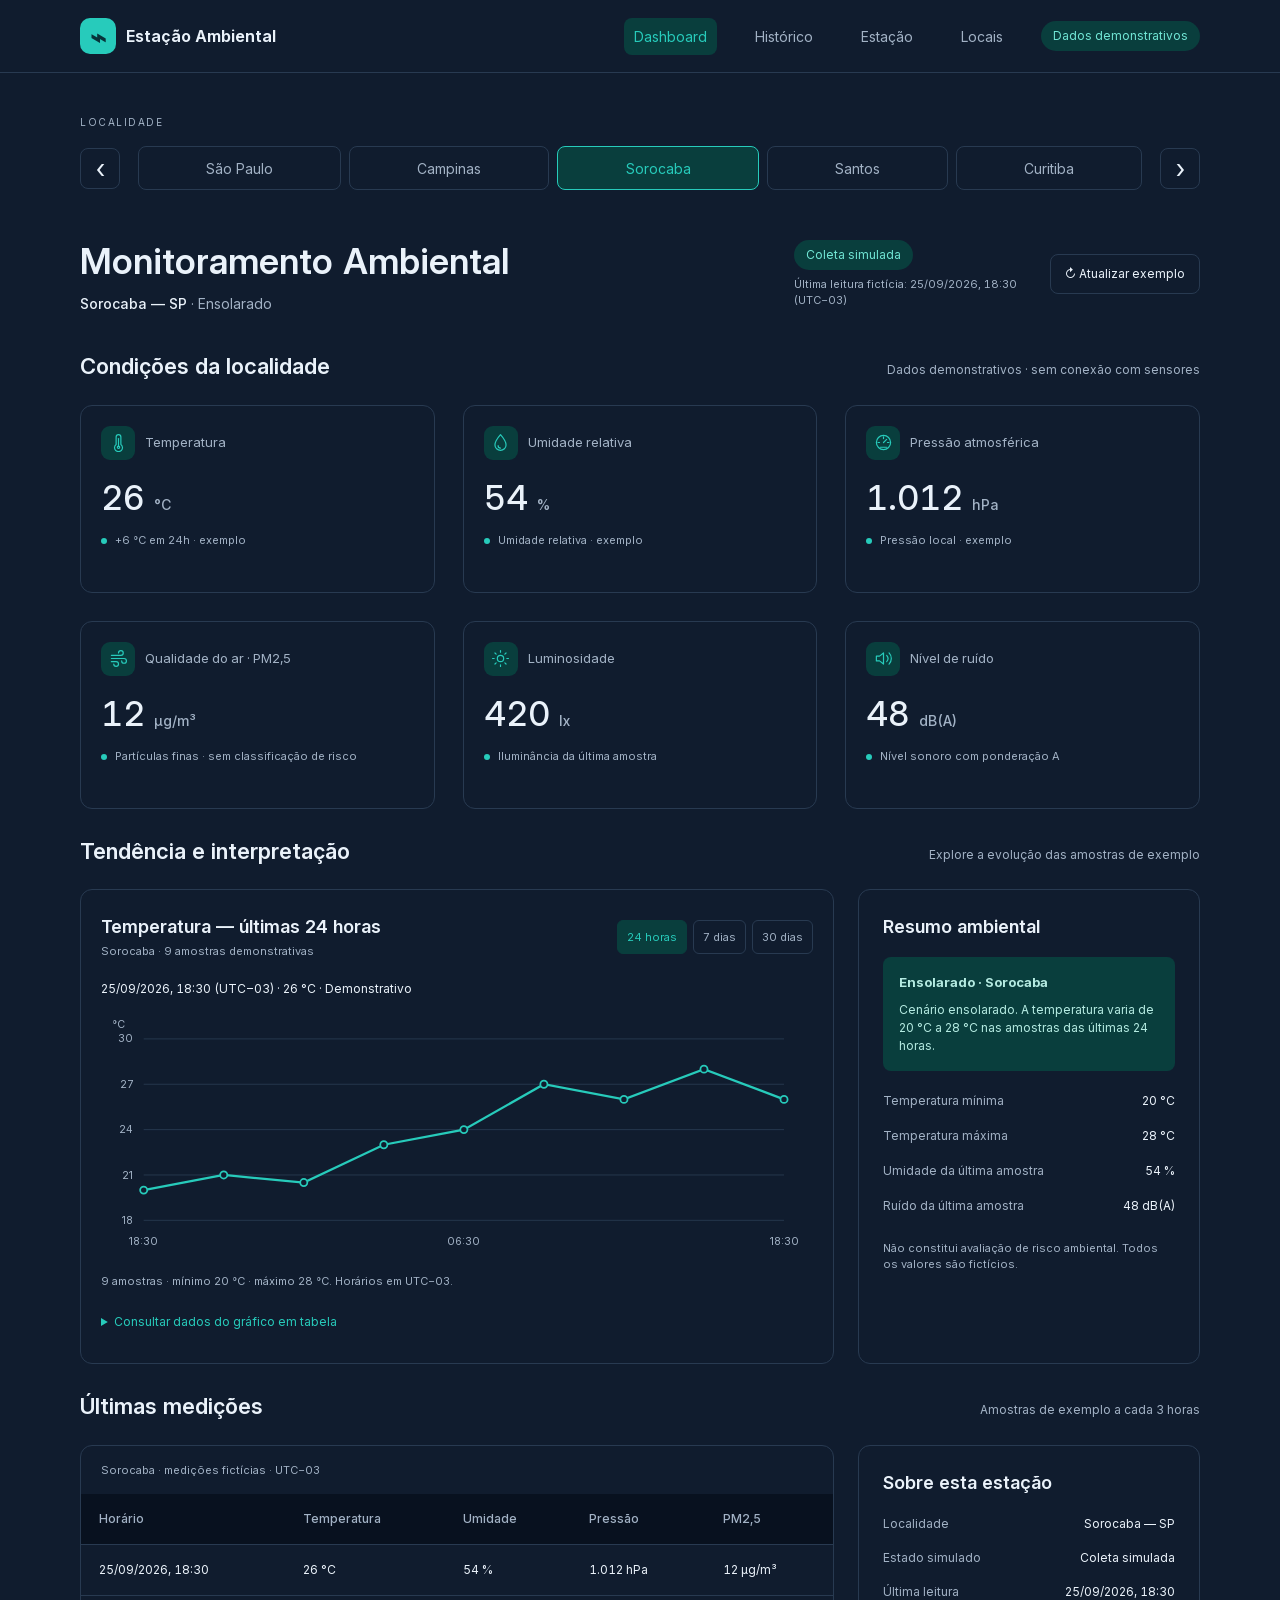
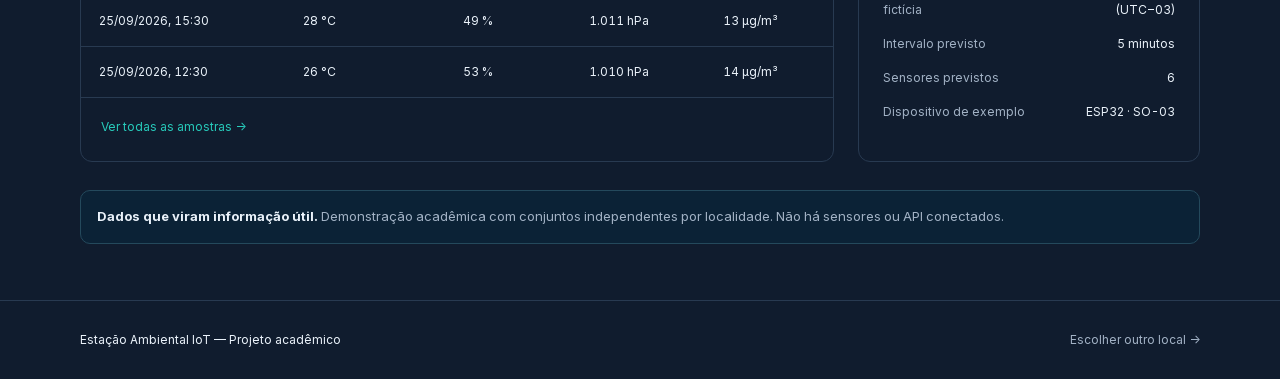
==== frontend/HTML/dashboard.html @ 75e20f0b "Front-end" ====
<!DOCTYPE html>
<html lang="pt-BR">
<head>
  <meta charset="utf-8">
  <meta name="viewport" content="width=device-width, initial-scale=1">
  <meta name="description" content="Dashboards demonstrativos por localidade da Estação Ambiental IoT.">
  <title>Dashboards — Estação Ambiental IoT</title>
  <link rel="stylesheet" href="../CSS/painel.css">
  <link rel="stylesheet" href="../CSS/dashboard.css">
  <script type="module" src="../JAVA%20SCRIPT/dashboard.js"></script>
</head>
<body class="pagina-dashboard">
  <a class="pular-conteudo" href="#conteudo-dashboard">Ir para o dashboard</a>
  <header class="cabecalho">
    <div class="barra-navegacao">
      <a class="marca" href="index.html"><span class="marca-simbolo" aria-hidden="true">⌁</span>Estação Ambiental</a>
      <nav aria-label="Navegação do dashboard">
        <ul>
          <li><a href="#dashboard" aria-current="location">Dashboard</a></li>
          <li><a href="#historico">Histórico</a></li>
          <li><a href="#estacao">Estação</a></li>
          <li><a href="index.html#localidades">Locais</a></li>
        </ul>
      </nav>
      <span class="selo">Dados demonstrativos</span>
    </div>
  </header>
  <main id="conteudo-dashboard" class="container dashboard-container">
    <div class="seletor-locais">
      <span class="rotulo-locais" id="rotulo-locais">LOCALIDADE</span>
      <div class="navegador-locais">
        <button class="botao-contorno trocar-local" id="local-anterior" type="button"
          aria-label="Localidade anterior" aria-controls="dashboard" disabled>‹</button>
        <div class="abas-locais" role="tablist" aria-labelledby="rotulo-locais">
          <button type="button" role="tab" id="aba-sao-paulo" data-local="sao-paulo" aria-controls="dashboard"
            aria-selected="false" tabindex="-1" disabled>São Paulo</button>
          <button type="button" role="tab" id="aba-campinas" data-local="campinas" aria-controls="dashboard"
            aria-selected="false" tabindex="-1" disabled>Campinas</button>
          <button type="button" role="tab" id="aba-sorocaba" data-local="sorocaba" aria-controls="dashboard"
            aria-selected="true" tabindex="0" disabled>Sorocaba</button>
          <button type="button" role="tab" id="aba-santos" data-local="santos" aria-controls="dashboard"
            aria-selected="false" tabindex="-1" disabled>Santos</button>
          <button type="button" role="tab" id="aba-curitiba" data-local="curitiba" aria-controls="dashboard"
            aria-selected="false" tabindex="-1" disabled>Curitiba</button>
        </div>
        <button class="botao-contorno trocar-local" id="local-proximo" type="button"
          aria-label="Próxima localidade" aria-controls="dashboard" disabled>›</button>
      </div>
    </div>
    <p id="erro-dashboard" class="aviso" role="alert" hidden></p>
    <noscript><p class="aviso">Ative o JavaScript para carregar os dashboards e selecionar uma localidade.</p></noscript>

    <section id="dashboard" role="tabpanel" aria-labelledby="aba-sorocaba" tabindex="0">
      <div class="cabecalho-dashboard">
        <div>
          <h1>Monitoramento Ambiental</h1>
          <p><strong id="nome-local">Selecione uma localidade</strong><span id="condicao-local"></span></p>
        </div>
        <div class="atualizacao">
          <div><span id="estado-local" class="selo">Demonstração</span>
            <p>Última leitura fictícia: <time id="ultima-leitura">—</time></p></div>
          <button id="recarregar" class="botao-contorno" type="button" disabled>
            <span aria-hidden="true">↻</span> Atualizar exemplo
          </button>
        </div>
      </div>

      <section aria-labelledby="titulo-condicoes">
        <div class="titulo-secao"><h2 id="titulo-condicoes">Condições da localidade</h2>
          <p>Dados demonstrativos · sem conexão com sensores</p></div>
        <dl class="indicadores indicadores-dashboard">
          <div class="metrica">
            <dt><span class="icone-metrica"><svg aria-hidden="true"><use href="../ASSETS/icones-dashboard.svg#temperature"></use></svg></span>Temperatura</dt>
            <dd class="medida"><span id="metrica-temperatura">—</span> <span class="unidade">°C</span></dd>
            <dd class="contexto-metrica" id="contexto-temperatura">Amostra demonstrativa</dd>
          </div>
          <div class="metrica">
            <dt><span class="icone-metrica"><svg aria-hidden="true"><use href="../ASSETS/icones-dashboard.svg#humidity"></use></svg></span>Umidade relativa</dt>
            <dd class="medida"><span id="metrica-umidade">—</span> <span class="unidade">%</span></dd>
            <dd class="contexto-metrica" id="contexto-umidade">Amostra demonstrativa</dd>
          </div>
          <div class="metrica">
            <dt><span class="icone-metrica"><svg aria-hidden="true"><use href="../ASSETS/icones-dashboard.svg#pressure"></use></svg></span>Pressão atmosférica</dt>
            <dd class="medida"><span id="metrica-pressao">—</span> <span class="unidade">hPa</span></dd>
            <dd class="contexto-metrica" id="contexto-pressao">Amostra demonstrativa</dd>
          </div>
          <div class="metrica">
            <dt><span class="icone-metrica"><svg aria-hidden="true"><use href="../ASSETS/icones-dashboard.svg#air"></use></svg></span>Qualidade do ar · PM2,5</dt>
            <dd class="medida"><span id="metrica-ar">—</span> <span class="unidade">µg/m³</span></dd>
            <dd class="contexto-metrica" id="contexto-ar">Amostra demonstrativa</dd>
          </div>
          <div class="metrica">
            <dt><span class="icone-metrica"><svg aria-hidden="true"><use href="../ASSETS/icones-dashboard.svg#light"></use></svg></span>Luminosidade</dt>
            <dd class="medida"><span id="metrica-luminosidade">—</span> <span class="unidade">lx</span></dd>
            <dd class="contexto-metrica" id="contexto-luminosidade">Amostra demonstrativa</dd>
          </div>
          <div class="metrica">
            <dt><span class="icone-metrica"><svg aria-hidden="true"><use href="../ASSETS/icones-dashboard.svg#sound"></use></svg></span>Nível de ruído</dt>
            <dd class="medida"><span id="metrica-ruido">—</span> <span class="unidade">dB(A)</span></dd>
            <dd class="contexto-metrica" id="contexto-ruido">Amostra demonstrativa</dd>
          </div>
        </dl>
      </section>

      <section id="historico" aria-labelledby="titulo-analises">
        <div class="titulo-secao"><h2 id="titulo-analises">Tendência e interpretação</h2>
          <p>Explore a evolução das amostras de exemplo</p></div>
        <div class="grade-apoio grade-dashboard">
          <section class="painel-apoio painel-grafico" aria-labelledby="titulo-grafico">
            <div class="cabecalho-grafico">
              <div><h3 id="titulo-grafico">Temperatura — últimas 24 horas</h3>
                <p id="subtitulo-grafico">Histórico demonstrativo</p></div>
              <div class="periodos" role="group" aria-label="Período do gráfico">
                <button type="button" data-periodo="24h" aria-pressed="true" aria-controls="grafico" disabled>24 horas</button>
                <button type="button" data-periodo="7d" aria-pressed="false" aria-controls="grafico" disabled>7 dias</button>
                <button type="button" data-periodo="30d" aria-pressed="false" aria-controls="grafico" disabled>30 dias</button>
              </div>
            </div>
            <output id="leitura-grafico" class="leitura-grafico">Selecione um ponto para consultar a amostra.</output>
            <svg id="grafico" viewBox="0 0 800 280" role="group" aria-label="Gráfico de temperatura demonstrativa"></svg>
            <p id="resumo-grafico" class="resumo-grafico"></p>
            <details class="dados-grafico">
              <summary>Consultar dados do gráfico em tabela</summary>
              <div class="rolagem-tabela" tabindex="0" role="region" aria-label="Dados do gráfico">
                <table><caption id="legenda-serie">Amostras demonstrativas</caption>
                  <thead><tr><th scope="col">Data e hora (UTC−03)</th><th scope="col">Temperatura</th></tr></thead>
                  <tbody id="tabela-serie"></tbody>
                </table>
              </div>
            </details>
          </section>
          <aside class="painel-apoio resumo-dashboard" aria-labelledby="titulo-resumo">
            <h3 id="titulo-resumo">Resumo ambiental</h3>
            <div class="destaque-resumo"><strong id="resumo-condicao">Cenário demonstrativo</strong>
              <p id="resumo-texto">Selecione uma localidade para consultar seu cenário.</p></div>
            <dl class="ficha-projeto">
              <div><dt>Temperatura mínima</dt><dd id="resumo-minima">—</dd></div>
              <div><dt>Temperatura máxima</dt><dd id="resumo-maxima">—</dd></div>
              <div><dt>Umidade da última amostra</dt><dd id="resumo-umidade">—</dd></div>
              <div><dt>Ruído da última amostra</dt><dd id="resumo-ruido">—</dd></div>
            </dl>
            <p class="nota-resumo">Não constitui avaliação de risco ambiental. Todos os valores são fictícios.</p>
          </aside>
        </div>
      </section>

      <section id="medicoes" aria-labelledby="titulo-medicoes">
        <div class="titulo-secao"><h2 id="titulo-medicoes">Últimas medições</h2><p>Amostras de exemplo a cada 3 horas</p></div>
        <div class="grade-apoio grade-dashboard">
          <div class="painel-apoio painel-tabela">
            <div class="rolagem-tabela" tabindex="0" role="region" aria-label="Últimas medições da localidade">
              <table>
                <caption id="legenda-medicoes">Registros demonstrativos</caption>
                <thead><tr><th scope="col">Horário</th><th scope="col">Temperatura</th>
                  <th scope="col">Umidade</th><th scope="col">Pressão</th><th scope="col">PM2,5</th></tr></thead>
                <tbody id="registros-medicoes"></tbody>
              </table>
            </div>
            <button id="expandir-medicoes" class="link-destaque" type="button" aria-expanded="false"
              aria-controls="registros-medicoes" disabled>Ver todas as amostras →</button>
          </div>
          <section id="estacao" class="painel-apoio" aria-labelledby="titulo-estacao">
            <h3 id="titulo-estacao">Sobre esta estação</h3>
            <dl class="ficha-projeto">
              <div><dt>Localidade</dt><dd id="estacao-local">—</dd></div>
              <div><dt>Estado simulado</dt><dd id="estacao-estado">—</dd></div>
              <div><dt>Última leitura fictícia</dt><dd id="estacao-horario">—</dd></div>
              <div><dt>Intervalo previsto</dt><dd id="estacao-intervalo">—</dd></div>
              <div><dt>Sensores previstos</dt><dd id="estacao-sensores">—</dd></div>
              <div><dt>Dispositivo de exemplo</dt><dd id="estacao-dispositivo">—</dd></div>
            </dl>
          </section>
        </div>
      </section>
      <p class="aviso aviso-dashboard"><strong>Dados que viram informação útil.</strong>
        Demonstração acadêmica com conjuntos independentes por localidade. Não há sensores ou API conectados.</p>
    </section>
    <p class="sr-only" id="anuncio-dashboard" role="status" aria-atomic="true"></p>
  </main>
  <footer class="rodape"><div class="container">
    <p>Estação Ambiental IoT — Projeto acadêmico</p><a href="index.html#localidades">Escolher outro local →</a>
  </div></footer>
</body>
</html>
---- frontend/CSS/painel.css ----
:root {
  color-scheme: dark;
  --fundo: #08111f;
  --superficie: #101c2e;
  --cartao: #17273b;
  --borda: #283a51;
  --texto: #e5edf5;
  --secundario: #a2b2c5;
  --destaque: #27cbbb;
  --destaque-escuro: #093e3d;
  --fonte: "Inter", "Segoe UI", Arial, sans-serif;
  --espaco-pequeno: 8px;
  --espaco-medio: 16px;
  --espaco-grande: 24px;
  --margem: 80px;
  --raio: 12px;
}

* { box-sizing: border-box; }
html { scroll-behavior: smooth; scroll-padding-top: 24px; }
body { margin: 0; background: var(--fundo); color: var(--texto); font: 16px/1.5 var(--fonte); }
a { color: inherit; text-decoration: none; }
button, input { font: inherit; }
button, a, input { -webkit-tap-highlight-color: transparent; }
button { cursor: pointer; }
button:disabled { cursor: default; opacity: .4; }
button, input { color: var(--texto); }
:focus-visible { outline: 3px solid var(--destaque); outline-offset: 5px; }
h1, h2, h3, p, dl, dd { margin: 0; }
h1 { font-size: 36px; line-height: 1.2; letter-spacing: -.7px; }
h2 { font-size: 20px; line-height: 1.3; }
h3 { font-size: 18px; line-height: 1.4; }
p { color: var(--secundario); }
[hidden] { display: none !important; }
.container { width: min(100%, 1440px); padding-inline: var(--margem); margin-inline: auto; }
.sr-only { position: absolute; width: 1px; height: 1px; padding: 0; margin: -1px; overflow: hidden;
  clip-path: inset(50%); white-space: nowrap; border: 0; }
.pular-conteudo { position: fixed; top: 8px; left: 8px; transform: translateY(-160%); z-index: 20;
  padding: 12px; background: var(--destaque); color: var(--fundo); }
.pular-conteudo:focus { transform: none; }
.cabecalho { background: var(--superficie); border-bottom: 1px solid var(--borda); }
.barra-navegacao { max-width: 1440px; min-height: 72px; padding: 12px var(--margem); margin: auto;
  display: flex; align-items: center; gap: 28px; }
.marca { display: flex; align-items: center; gap: 10px; font-size: 16px; font-weight: 650; white-space: nowrap; }
.marca-simbolo { display: grid; place-items: center; width: 36px; height: 36px; background: var(--destaque);
  color: #073339; border-radius: 10px; font-size: 27px; }
nav { margin-left: auto; }
nav ul { display: flex; gap: 28px; align-items: center; list-style: none; margin: 0; padding: 0; }
nav a { display: block; padding: 8px 10px; color: var(--secundario); border-radius: 8px; font-size: 14px; }
nav a:hover, nav a[aria-current] { background: var(--destaque-escuro); color: var(--destaque); }
.selo { display: inline-block; padding: 6px 12px; border-radius: 20px; background: var(--destaque-escuro);
  color: #71e6d5; font-size: 12px; white-space: nowrap; }
.pagina-locais { padding-top: 52px; padding-bottom: 24px; }
.apresentacao { display: flex; justify-content: space-between; gap: 32px; align-items: center; }
.apresentacao p { margin-top: 10px; font-size: 15px; }
#busca-localidades { flex: 0 0 320px; }
#busca { width: 100%; height: 46px; padding: 12px 16px; border: 1px solid var(--borda);
  border-radius: var(--raio); background: var(--superficie); font-size: 14px; }
#busca::placeholder { color: var(--secundario); }
.titulo-secao { display: flex; align-items: baseline; justify-content: space-between; gap: 16px; margin-bottom: 24px; }
.titulo-secao p { font-size: 12px; }
#localidades { margin-top: 70px; }
.carrossel { position: relative; container-type: inline-size; }
.lista-localidades { position: relative; display: flex; align-items: center; gap: 24px; margin: 0;
  padding: 32px 0; list-style: none; min-height: 536px; overflow-x: auto; overflow-y: hidden;
  overscroll-behavior-x: contain; scrollbar-width: none; overflow-anchor: none;
  scroll-behavior: auto; touch-action: pan-y; cursor: grab; }
.lista-localidades::-webkit-scrollbar { display: none; }
.lista-localidades.arrastando { cursor: grabbing; user-select: none; }
.localidade { flex: 0 0 280px; min-height: 380px; border: 1px solid var(--borda); border-radius: 22px;
  background: var(--cartao); overflow: hidden; opacity: .75;
  transition: flex-basis 320ms ease, min-height 320ms ease, opacity 320ms ease, border-color 320ms ease; }
.localidade.selecionada { flex-basis: 420px; min-height: 460px; opacity: 1; border-color: var(--destaque);
  box-shadow: inset 0 0 0 1px var(--destaque); }
.localidade article[role="link"] { cursor: pointer; }
.localidade article:focus-visible { outline-offset: -4px; border-radius: 21px; }
.localidade:focus-within, .localidade:hover { opacity: 1; }
.clima { height: 170px; display: flex; flex-direction: column; align-items: center; justify-content: center;
  background: linear-gradient(105deg, #113751, #08111f); transition: height 320ms ease; }
.clima.sun { background: linear-gradient(105deg, #096474, #08111f); }
.clima.rain { background: linear-gradient(105deg, #102f4e, #08111f); }
.clima.cloud { background: linear-gradient(105deg, #15334b, #08111f); }
.selecionada .clima { height: 230px; }
.icone-clima { font: 48px/1.2 "Segoe UI Symbol", sans-serif; color: #b9c9d5; transition: font-size 320ms ease; }
.sun .icone-clima { color: #ffcf18; }
.rain .icone-clima { color: #b76fe8; }
.selecionada .icone-clima { font-size: 72px; }
.temperatura-cartao { font-size: 42px; line-height: 1.2; font-weight: 700; color: var(--texto); margin-block: 10px;
  transition: font-size 320ms ease; }
.temperatura-cartao span { font-size: .45em; font-weight: 500; }
.selecionada .temperatura-cartao { font-size: 56px; }
.clima > p:last-child { font-size: 13px; }
.detalhes-localidade { padding: 18px; transition: padding 320ms ease; }
.selecionada .detalhes-localidade { padding: 20px 24px; }
.detalhes-localidade h3 { font-size: 18px; transition: font-size 320ms ease; }
.selecionada h3 { font-size: 24px; }
.estado { font-size: 12px; margin-top: 2px; }
.resumo-localidade { display: grid; grid-template-columns: 1fr 1fr; gap: 8px; margin-top: 18px; }
.resumo-localidade div { background: #0b1727; border-radius: 8px; padding: 8px 10px; }
.resumo-localidade dt { font-size: 11px; color: var(--secundario); }
.resumo-localidade dd { font-size: 14px; }
.selecionar { position: relative; display: block; width: 100%; border: 1px solid var(--borda); border-radius: 8px;
  background: var(--superficie); padding: 8px; font-size: 12px; margin-top: 12px; }
.selecionada .selecionar { background: var(--destaque); color: #052929; border-color: var(--destaque); font-weight: 650; }
.selecionar:hover { border-color: var(--destaque); }
.lista-localidades.sem-transicao, .lista-localidades.sem-transicao * { transition: none; }
.seta { position: absolute; top: 50%; transform: translateY(-50%); z-index: 2; width: 48px; height: 48px;
  border: 1px solid var(--borda); border-radius: 50%; background: #101c2eeF; font-size: 32px; line-height: 1; }
.seta:hover { border-color: var(--destaque); color: var(--destaque); }
.anterior { left: 12px; }
.proxima { right: 12px; }
.paginacao { display: flex; justify-content: center; gap: 0; }
.paginacao button { display: grid; place-items: center; width: 32px; height: 32px; padding: 0; border: 0;
  background: transparent; }
.paginacao button::after { content: ""; display: block; width: 7px; height: 7px; border-radius: 10px; background: var(--borda); }
.paginacao button[aria-pressed="true"]::after { width: 20px; background: var(--destaque); }
.aviso { background: #0b2236; border: 1px solid #24495c; border-radius: 10px; padding: 16px; font-size: 13px; margin-top: 22px; }
.aviso strong { color: var(--texto); }
.mensagem-busca:empty { display: none; }
.mensagem-busca { text-align: center; margin-top: 12px; }
.area-dashboard { background: var(--superficie); border-top: 1px solid var(--borda); padding-block: 48px; }
.titulo-painel { display: flex; align-items: center; justify-content: space-between; gap: 24px; margin-bottom: 40px; }
.titulo-painel h2 { font-size: 32px; margin-block: 8px; }
.sobretitulo { font-size: 11px; letter-spacing: 1.5px; color: var(--destaque); }
.estado-estacao { text-align: right; }
.estado-estacao p { font-size: 12px; margin-top: 10px; }
.indicadores { display: grid; grid-template-columns: repeat(3, minmax(0, 1fr)); gap: 24px; }
.indicadores > div { border: 1px solid var(--borda); border-radius: var(--raio); padding: 24px; min-height: 170px; }
.indicadores dt { font-size: 14px; color: var(--secundario); margin-bottom: 16px; }
.indicadores dd { font-size: 30px; font-weight: 600; }
.indicadores .nota { color: var(--secundario); font-size: 12px; font-weight: 400; margin-top: 12px; }
#historico { margin-top: 40px; }
.grade-apoio { display: grid; grid-template-columns: 2fr 1fr; gap: 24px; }
.painel-apoio { border: 1px solid var(--borda); border-radius: var(--raio); padding: 24px; }
.painel-apoio h2, .painel-apoio h3 { font-size: 18px; }
.painel-apoio p { font-size: 14px; margin-top: 16px; }
.reserva { min-height: 290px; }
.reserva-conteudo { min-height: 180px; display: flex; flex-direction: column; align-items: center;
  justify-content: center; text-align: center; padding: 24px 0; }
.neutro { color: var(--secundario); background: var(--fundo); }
.destaque-resumo { background: var(--destaque-escuro); padding: 16px; border-radius: 8px; color: #b5ebe2; }
.link-destaque { color: var(--destaque); display: inline-block; margin-top: 24px; font-size: 14px; }
.secoes-finais { margin-top: 24px; }
.ficha-projeto { font-size: 12px; margin-top: 20px; }
.ficha-projeto > div { display: flex; justify-content: space-between; gap: 16px; margin-top: 10px; }
.ficha-projeto dt { color: var(--secundario); }
.ficha-projeto dd { text-align: right; }
.rodape { border-top: 1px solid var(--borda); background: var(--superficie); padding-block: 30px; font-size: 12px; }
.rodape .container { display: flex; justify-content: space-between; gap: 24px; }
.rodape p { color: var(--texto); }
.rodape span, .rodape a { color: var(--secundario); }

@media (max-width: 1150px) {
  :root { --margem: 32px; }
  .barra-navegacao, nav ul { gap: 12px; }
  .barra-navegacao > .selo { display: none; }
  .apresentacao { align-items: flex-start; }
  #busca-localidades { flex-basis: 260px; }
  h1 { font-size: 30px; }
}
@media (max-width: 760px) {
  :root { --margem: 20px; }
  .barra-navegacao { flex-wrap: wrap; padding-block: 16px; }
  nav { width: 100%; margin: 0; overflow-x: auto; }
  nav ul { justify-content: space-between; gap: 4px; }
  nav a { padding: 8px 6px; font-size: 12px; }
  .pagina-locais { padding-top: 32px; }
  .apresentacao, .titulo-painel { flex-direction: column; align-items: stretch; }
  .apresentacao { gap: 20px; }
  #busca-localidades { flex: auto; }
  h1 { font-size: 28px; }
  #localidades { margin-top: 36px; }
  .titulo-secao { flex-wrap: wrap; gap: 8px; }
  .titulo-secao h2 { font-size: 18px; }
  .lista-localidades { min-height: 462px; padding-block: 16px; gap: 12px; }
  .localidade { flex-basis: min(280px, 70cqw); }
  .localidade.selecionada { flex-basis: min(320px, 80cqw); min-height: 430px; }
  .selecionada .clima { height: 204px; }
  .selecionada .detalhes-localidade { padding: 16px; }
  .selecionada h3 { font-size: 22px; }
  .seta { width: 40px; height: 40px; }
  .anterior { left: -10px; }
  .proxima { right: -10px; }
  .area-dashboard { padding-block: 32px; }
  .estado-estacao { text-align: left; }
  .titulo-painel h2 { font-size: 28px; }
  .indicadores { grid-template-columns: repeat(2, minmax(0, 1fr)); gap: 12px; }
  .indicadores > div { padding: 16px; }
  .indicadores dd { font-size: 24px; }
  .grade-apoio { grid-template-columns: 1fr; gap: 16px; }
  .rodape .container { flex-direction: column; gap: 8px; }
}
@media (max-width: 360px) {
  .indicadores { grid-template-columns: 1fr; }
  .marca { font-size: 15px; }
}
@media (prefers-reduced-motion: reduce) {
  html { scroll-behavior: auto; }
  .lista-localidades, .lista-localidades * { transition: none; }
}
---- frontend/CSS/dashboard.css ----
@font-face {
  font-family: Inter;
  font-style: normal;
  font-weight: 100 900;
  font-display: swap;
  src: url('../ASSETS/fontes/InterVariable.woff2') format('woff2');
}

.pagina-dashboard {
  --texto: #eaf2fa;
  --intervalo-dashboard: 28px;
  background: var(--superficie);
  font-feature-settings: 'tnum' 1;
}
.dashboard-container { padding-top: 42px; padding-bottom: 56px; }
.pagina-dashboard h1 { font-size: 36px; font-weight: 600; line-height: 52px; letter-spacing: 0; }
.pagina-dashboard h2 { font-size: 22px; font-weight: 600; }
.pagina-dashboard h3 { font-weight: 600; }
.seletor-locais { margin-bottom: 28px; }
.rotulo-locais { display: block; color: var(--secundario); font-size: 10px; letter-spacing: 1.5px; margin-bottom: 10px; }
.navegador-locais { display: flex; align-items: center; gap: 12px; }
.abas-locais { display: flex; gap: 8px; overflow-x: auto; scrollbar-width: thin; padding: 6px; flex: 1; }
.abas-locais button { flex: 1 0 auto; min-height: 44px; padding: 10px 22px; color: var(--secundario);
  border: 1px solid var(--borda); border-radius: 8px; background: transparent; font-size: 14px; }
.abas-locais button[aria-selected="true"] { background: var(--destaque-escuro); border-color: var(--destaque);
  color: var(--destaque); }
.botao-contorno { background: transparent; border: 1px solid var(--borda); border-radius: 8px;
  padding: 10px 14px; font-size: 12px; min-height: 40px; }
.botao-contorno:hover, .abas-locais button:hover { border-color: var(--destaque); }
.trocar-local { font-size: 26px; width: 40px; padding: 0; flex-shrink: 0; }
.cabecalho-dashboard { display: flex; align-items: center; justify-content: space-between; gap: 28px;
  min-height: 100px; margin-bottom: 28px; }
.cabecalho-dashboard p { font-size: 14px; margin-top: 6px; }
.cabecalho-dashboard strong { color: var(--texto); font-weight: 500; }
.atualizacao { display: flex; align-items: center; gap: 16px; }
.atualizacao p { font-size: 11px; max-width: 240px; }
.atualizacao button { white-space: nowrap; }
.selo[data-tom="atencao"] { color: #f3c878; background: #3d3020; }
.pagina-dashboard .titulo-secao { margin-bottom: 24px; }
.indicadores-dashboard { gap: 28px; }
.indicadores-dashboard .metrica { min-height: 188px; padding: 20px; }
.indicadores-dashboard dt { display: flex; align-items: center; gap: 10px; margin-bottom: 18px; font-size: 13px; }
.icone-metrica { display: inline-grid; place-items: center; color: var(--destaque); background: var(--destaque-escuro);
  width: 34px; height: 34px; border-radius: 9px; flex-shrink: 0; }
.icone-metrica svg { width: 19px; height: 19px; fill: none; stroke: currentColor; stroke-width: 1.5;
  stroke-linecap: round; stroke-linejoin: round; }
.indicadores-dashboard .medida { font-size: 34px; line-height: 1.2; font-weight: 500; }
.indicadores-dashboard .unidade { font-size: 14px; color: var(--secundario); }
.indicadores-dashboard .contexto-metrica { font-size: 11px; font-weight: 400; margin-top: 14px; color: var(--secundario); }
.contexto-metrica::before { content: ''; display: inline-block; width: 6px; height: 6px; border-radius: 50%;
  background: var(--destaque); margin-right: 8px; }
.pagina-dashboard #historico, #medicoes { margin-top: 28px; }
.grade-dashboard { grid-template-columns: minmax(0, 2.2fr) minmax(0, 1fr); gap: 24px; }
.grade-dashboard > * { min-width: 0; }
.cabecalho-grafico { display: flex; justify-content: space-between; align-items: center; gap: 16px; }
.cabecalho-grafico h3 { font-size: 18px; }
.cabecalho-grafico p { margin-top: 4px; font-size: 11px; }
.periodos { display: flex; gap: 6px; }
.periodos button { background: transparent; border: 1px solid var(--borda); border-radius: 6px;
  color: var(--secundario); padding: 8px 9px; white-space: nowrap; font-size: 11px; }
.periodos button[aria-pressed="true"] { color: var(--destaque); border-color: var(--destaque-escuro);
  background: var(--destaque-escuro); }
.painel-grafico { padding: 24px 20px; }
.leitura-grafico { display: block; min-height: 22px; margin-top: 20px; color: var(--texto); font-size: 12px; }
#grafico { display: block; width: 100%; height: auto; min-height: 190px; margin-top: 12px; overflow: visible; }
#grafico text { fill: var(--secundario); font: 12px var(--fonte); }
#grafico .linha-grade { stroke: var(--borda); stroke-width: 1; }
#grafico .linha-serie { stroke: var(--destaque); stroke-width: 2.5; fill: none; }
#grafico .ponto { fill: var(--superficie); stroke: var(--destaque); stroke-width: 2; cursor: pointer; }
#grafico .ponto:focus, #grafico .ponto:hover { fill: var(--destaque); stroke: var(--texto); stroke-width: 4; outline: none; }
.painel-grafico .resumo-grafico { font-size: 11px; margin-top: 10px; }
.dados-grafico { margin-top: 16px; }
.dados-grafico summary { cursor: pointer; color: var(--destaque); font-size: 12px; padding: 8px 0; }
.dados-grafico .rolagem-tabela { max-height: 250px; }
.resumo-dashboard .destaque-resumo { margin-top: 18px; font-size: 13px; }
.resumo-dashboard .destaque-resumo p { font-size: 12px; color: #b5ebe2; margin-top: 8px; }
.resumo-dashboard .ficha-projeto { line-height: 1.6; }
.resumo-dashboard .nota-resumo { color: var(--secundario); font-size: 11px; margin-top: 24px; }
.pagina-dashboard .ficha-projeto { font-size: 12px; }
.pagina-dashboard .ficha-projeto > div { margin-top: 16px; }
.pagina-dashboard .ficha-projeto dd { max-width: 60%; }
.painel-tabela { padding: 0 0 24px; overflow: hidden; }
.rolagem-tabela { overflow: auto; scrollbar-width: thin; }
.pagina-dashboard table { width: 100%; border-collapse: collapse; white-space: nowrap; font-size: 12px; text-align: left; }
.pagina-dashboard caption { text-align: left; color: var(--secundario); padding: 16px 20px; font-size: 11px; }
.pagina-dashboard th { color: var(--secundario); font-weight: 500; background: var(--fundo); }
.pagina-dashboard td, .pagina-dashboard th { padding: 16px 18px; border-bottom: 1px solid var(--borda); }
.painel-tabela .link-destaque { border: 0; background: transparent; margin: 20px 20px 0; padding: 0; font-size: 12px; }
.aviso-dashboard { margin-top: 28px; }
.pagina-dashboard .rodape { background: var(--superficie); }
#erro-dashboard { margin-bottom: 24px; }

@media (max-width: 1150px) {
  .cabecalho-dashboard { flex-wrap: wrap; }
  .grade-dashboard { grid-template-columns: minmax(0, 1.7fr) minmax(0, 1fr); }
  .cabecalho-grafico { flex-wrap: wrap; }
}
@media (max-width: 760px) {
  .dashboard-container { padding-top: 24px; padding-bottom: 32px; }
  .pagina-dashboard h1 { font-size: 28px; line-height: 36px; }
  .pagina-dashboard h2 { font-size: 20px; }
  .atualizacao { align-items: flex-start; flex-direction: column; gap: 12px; }
  .cabecalho-dashboard { gap: 20px; }
  .indicadores-dashboard { grid-template-columns: repeat(2, minmax(0, 1fr)); gap: 12px; }
  .indicadores-dashboard .metrica { padding: 16px; min-height: 182px; }
  .indicadores-dashboard dt { font-size: 11px; flex-wrap: wrap; gap: 8px; }
  .indicadores-dashboard .medida { font-size: 27px; }
  .indicadores-dashboard .unidade { font-size: 11px; }
  .grade-dashboard { grid-template-columns: 1fr; }
  .abas-locais button { padding-inline: 14px; }
  .navegador-locais { gap: 4px; }
  .painel-grafico { padding: 20px 12px; }
  .cabecalho-grafico h3 { font-size: 16px; }
  .periodos button { min-height: 40px; padding-inline: 12px; }
  .pagina-dashboard .titulo-secao p { font-size: 11px; }
  #grafico { min-height: 140px; }
}
@media (max-width: 360px) {
  .indicadores-dashboard { grid-template-columns: 1fr; }
  .indicadores-dashboard dt { flex-wrap: nowrap; }
}
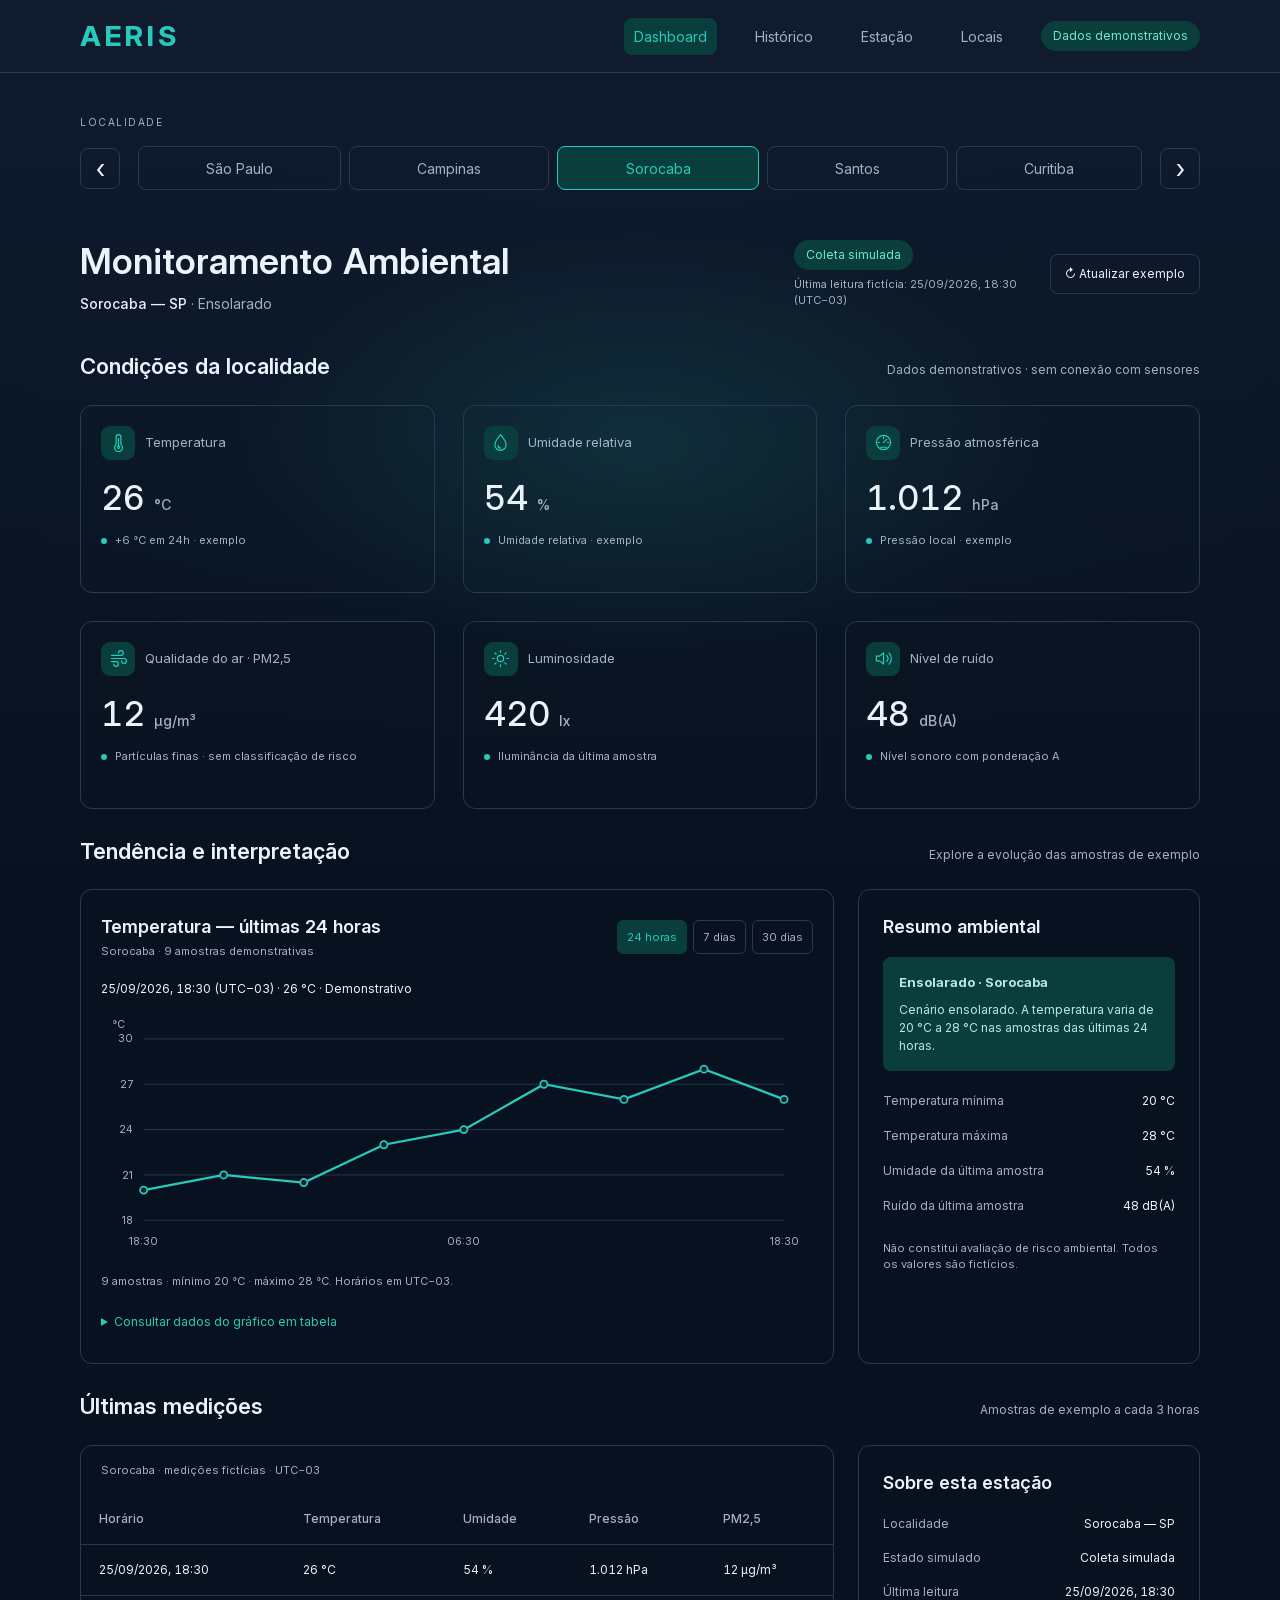
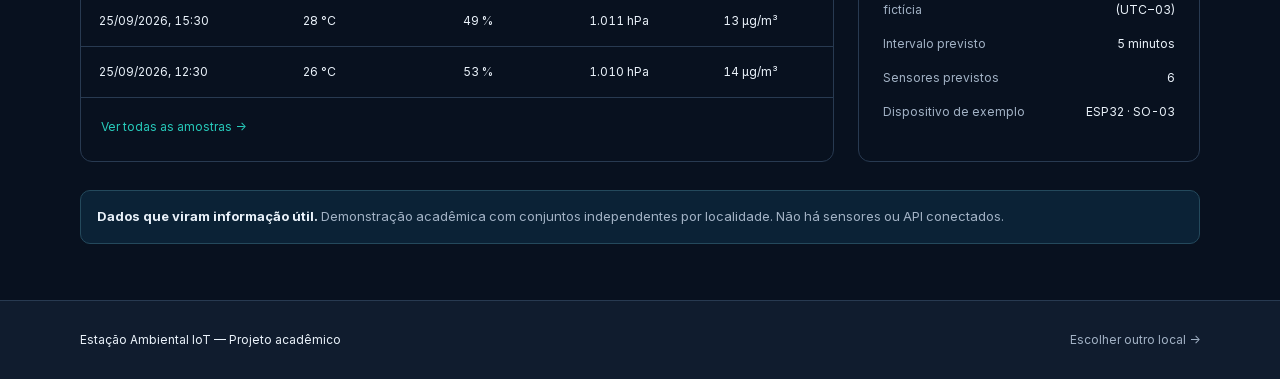
==== commit 8b126953: "Versão 1.0" ====
--- a/frontend/HTML/dashboard.html
+++ b/frontend/HTML/dashboard.html
@@ -13,7 +13,7 @@
   <a class="pular-conteudo" href="#conteudo-dashboard">Ir para o dashboard</a>
   <header class="cabecalho">
     <div class="barra-navegacao">
-      <a class="marca" href="index.html"><span class="marca-simbolo" aria-hidden="true">⌁</span>Estação Ambiental</a>
+      <a class="marca" href="index.html" aria-label="AERIS — Estação Ambiental IoT">AERIS</a>
       <nav aria-label="Navegação do dashboard">
         <ul>
           <li><a href="#dashboard" aria-current="location">Dashboard</a></li>
--- a/frontend/CSS/painel.css
+++ b/frontend/CSS/painel.css
@@ -1,6 +1,9 @@
 :root {
   color-scheme: dark;
   --fundo: #08111f;
+  --gradiente-pagina: linear-gradient(180deg, #0f1c2e 0%, var(--fundo) 100%);
+  --brilho-pagina: radial-gradient(ellipse at center,
+    rgb(45 212 191 / 13%), rgb(15 34 52 / 7%) 45%, transparent 72%);
   --superficie: #101c2e;
   --cartao: #17273b;
   --borda: #283a51;
@@ -18,7 +21,8 @@
 
 * { box-sizing: border-box; }
 html { scroll-behavior: smooth; scroll-padding-top: 24px; }
-body { margin: 0; background: var(--fundo); color: var(--texto); font: 16px/1.5 var(--fonte); }
+body { margin: 0; min-height: 100vh; color: var(--texto); font: 16px/1.5 var(--fonte);
+  background-color: var(--fundo); background-image: var(--gradiente-pagina); background-attachment: fixed; }
 a { color: inherit; text-decoration: none; }
 button, input { font: inherit; }
 button, a, input { -webkit-tap-highlight-color: transparent; }
@@ -41,9 +45,9 @@
 .cabecalho { background: var(--superficie); border-bottom: 1px solid var(--borda); }
 .barra-navegacao { max-width: 1440px; min-height: 72px; padding: 12px var(--margem); margin: auto;
   display: flex; align-items: center; gap: 28px; }
-.marca { display: flex; align-items: center; gap: 10px; font-size: 16px; font-weight: 650; white-space: nowrap; }
-.marca-simbolo { display: grid; place-items: center; width: 36px; height: 36px; background: var(--destaque);
-  color: #073339; border-radius: 10px; font-size: 27px; }
+.marca { display: inline-flex; align-items: center; flex-shrink: 0; min-height: 44px;
+  color: var(--destaque); font-size: 28px; line-height: 1; font-weight: 750; letter-spacing: .14em;
+  white-space: nowrap; }
 nav { margin-left: auto; }
 nav ul { display: flex; gap: 28px; align-items: center; list-style: none; margin: 0; padding: 0; }
 nav a { display: block; padding: 8px 10px; color: var(--secundario); border-radius: 8px; font-size: 14px; }
@@ -60,47 +64,66 @@
 .titulo-secao { display: flex; align-items: baseline; justify-content: space-between; gap: 16px; margin-bottom: 24px; }
 .titulo-secao p { font-size: 12px; }
 #localidades { margin-top: 70px; }
-.carrossel { position: relative; container-type: inline-size; }
+.carrossel { position: relative; container-type: inline-size; max-width: 1000px; margin-inline: auto; }
+.pagina-index .carrossel::before {
+  content: "";
+  position: absolute;
+  inset: -12% 0;
+  pointer-events: none;
+  background: var(--brilho-pagina);
+}
 .lista-localidades { position: relative; display: flex; align-items: center; gap: 24px; margin: 0;
   padding: 32px 0; list-style: none; min-height: 536px; overflow-x: auto; overflow-y: hidden;
   overscroll-behavior-x: contain; scrollbar-width: none; overflow-anchor: none;
   scroll-behavior: auto; touch-action: pan-y; cursor: grab; }
 .lista-localidades::-webkit-scrollbar { display: none; }
 .lista-localidades.arrastando { cursor: grabbing; user-select: none; }
-.localidade { flex: 0 0 280px; min-height: 380px; border: 1px solid var(--borda); border-radius: 22px;
-  background: var(--cartao); overflow: hidden; opacity: .75;
-  transition: flex-basis 320ms ease, min-height 320ms ease, opacity 320ms ease, border-color 320ms ease; }
-.localidade.selecionada { flex-basis: 420px; min-height: 460px; opacity: 1; border-color: var(--destaque);
+.localidade { flex: 0 0 380px; min-width: 0; }
+.localidade article {
+  display: flex; flex-direction: column; min-height: 470px; width: 100%;
+  border: 1px solid var(--borda); border-radius: 22px; background: var(--cartao);
+  transform: scale(.92); opacity: .75;
+  transition: transform 320ms ease, opacity 320ms ease, border-color 320ms ease;
+}
+.localidade.selecionada article { transform: scale(1); opacity: 1; border-color: var(--destaque);
   box-shadow: inset 0 0 0 1px var(--destaque); }
 .localidade article[role="link"] { cursor: pointer; }
-.localidade article:focus-visible { outline-offset: -4px; border-radius: 21px; }
-.localidade:focus-within, .localidade:hover { opacity: 1; }
-.clima { height: 170px; display: flex; flex-direction: column; align-items: center; justify-content: center;
-  background: linear-gradient(105deg, #113751, #08111f); transition: height 320ms ease; }
+.localidade article:focus-visible { outline-offset: 3px; }
+.localidade:focus-within article, .localidade:hover article { opacity: 1; }
+.clima {
+  position: relative; isolation: isolate; overflow: hidden; border-radius: 21px 21px 0 0;
+  display: flex; flex-direction: column; justify-content: space-between; gap: 16px;
+  min-height: 300px; padding: 20px 24px; background: linear-gradient(105deg, #113751, #08111f);
+}
 .clima.sun { background: linear-gradient(105deg, #096474, #08111f); }
 .clima.rain { background: linear-gradient(105deg, #102f4e, #08111f); }
 .clima.cloud { background: linear-gradient(105deg, #15334b, #08111f); }
-.selecionada .clima { height: 230px; }
-.icone-clima { font: 48px/1.2 "Segoe UI Symbol", sans-serif; color: #b9c9d5; transition: font-size 320ms ease; }
+.clima .foto-localidade { position: absolute; inset: 0; z-index: -2; width: 100%; height: 100%;
+  object-fit: cover; object-position: center; pointer-events: none; }
+.clima::after { content: ""; position: absolute; inset: 0; z-index: -1; pointer-events: none;
+  background: linear-gradient(180deg, rgb(8 17 31 / 48%), rgb(8 17 31 / 60%) 55%, rgb(8 17 31 / 92%)); }
+[data-localidade="sao-paulo"] .foto-localidade { object-position: center 65%; }
+[data-localidade="santos"] .foto-localidade { object-position: center 75%; }
+[data-localidade="curitiba"] .foto-localidade { object-position: center 60%; }
+.condicoes-cartao { display: flex; flex-direction: column; align-items: center; gap: 6px;
+  text-align: center; text-shadow: 0 2px 8px #08111f; }
+.icone-clima { font: 48px/1.2 "Segoe UI Symbol", sans-serif; color: #b9c9d5; }
 .sun .icone-clima { color: #ffcf18; }
 .rain .icone-clima { color: #b76fe8; }
-.selecionada .icone-clima { font-size: 72px; }
-.temperatura-cartao { font-size: 42px; line-height: 1.2; font-weight: 700; color: var(--texto); margin-block: 10px;
-  transition: font-size 320ms ease; }
+.temperatura-cartao { font-size: 48px; line-height: 1.2; font-weight: 700; color: var(--texto); }
 .temperatura-cartao span { font-size: .45em; font-weight: 500; }
-.selecionada .temperatura-cartao { font-size: 56px; }
-.clima > p:last-child { font-size: 13px; }
-.detalhes-localidade { padding: 18px; transition: padding 320ms ease; }
-.selecionada .detalhes-localidade { padding: 20px 24px; }
-.detalhes-localidade h3 { font-size: 18px; transition: font-size 320ms ease; }
-.selecionada h3 { font-size: 24px; }
-.estado { font-size: 12px; margin-top: 2px; }
-.resumo-localidade { display: grid; grid-template-columns: 1fr 1fr; gap: 8px; margin-top: 18px; }
-.resumo-localidade div { background: #0b1727; border-radius: 8px; padding: 8px 10px; }
+.condicoes-cartao > p:last-child { font-size: 13px; color: var(--texto); }
+.identificacao-localidade { text-shadow: 0 2px 8px #08111f; }
+.identificacao-localidade h3 { font-size: 24px; }
+.estado { font-size: 12px; margin-top: 2px; color: var(--texto); }
+.detalhes-localidade { display: flex; flex: 1; flex-direction: column; gap: 16px; padding: 20px 24px 24px; }
+.resumo-localidade { display: grid; grid-template-columns: repeat(2, minmax(0, 1fr)); gap: 10px; }
+.resumo-localidade div { min-width: 0; background: #0b1727; border-radius: 8px; padding: 8px 10px; }
 .resumo-localidade dt { font-size: 11px; color: var(--secundario); }
 .resumo-localidade dd { font-size: 14px; }
-.selecionar { position: relative; display: block; width: 100%; border: 1px solid var(--borda); border-radius: 8px;
-  background: var(--superficie); padding: 8px; font-size: 12px; margin-top: 12px; }
+.selecionar { display: flex; align-items: center; justify-content: center; gap: 4px; width: 100%; min-height: 44px;
+  border: 1px solid var(--borda); border-radius: 8px; background: var(--superficie);
+  padding: 8px; font-size: 12px; margin-top: auto; }
 .selecionada .selecionar { background: var(--destaque); color: #052929; border-color: var(--destaque); font-weight: 650; }
 .selecionar:hover { border-color: var(--destaque); }
 .lista-localidades.sem-transicao, .lista-localidades.sem-transicao * { transition: none; }
@@ -118,29 +141,17 @@
 .aviso strong { color: var(--texto); }
 .mensagem-busca:empty { display: none; }
 .mensagem-busca { text-align: center; margin-top: 12px; }
-.area-dashboard { background: var(--superficie); border-top: 1px solid var(--borda); padding-block: 48px; }
-.titulo-painel { display: flex; align-items: center; justify-content: space-between; gap: 24px; margin-bottom: 40px; }
-.titulo-painel h2 { font-size: 32px; margin-block: 8px; }
-.sobretitulo { font-size: 11px; letter-spacing: 1.5px; color: var(--destaque); }
-.estado-estacao { text-align: right; }
-.estado-estacao p { font-size: 12px; margin-top: 10px; }
 .indicadores { display: grid; grid-template-columns: repeat(3, minmax(0, 1fr)); gap: 24px; }
 .indicadores > div { border: 1px solid var(--borda); border-radius: var(--raio); padding: 24px; min-height: 170px; }
 .indicadores dt { font-size: 14px; color: var(--secundario); margin-bottom: 16px; }
 .indicadores dd { font-size: 30px; font-weight: 600; }
-.indicadores .nota { color: var(--secundario); font-size: 12px; font-weight: 400; margin-top: 12px; }
 #historico { margin-top: 40px; }
 .grade-apoio { display: grid; grid-template-columns: 2fr 1fr; gap: 24px; }
 .painel-apoio { border: 1px solid var(--borda); border-radius: var(--raio); padding: 24px; }
 .painel-apoio h2, .painel-apoio h3 { font-size: 18px; }
 .painel-apoio p { font-size: 14px; margin-top: 16px; }
-.reserva { min-height: 290px; }
-.reserva-conteudo { min-height: 180px; display: flex; flex-direction: column; align-items: center;
-  justify-content: center; text-align: center; padding: 24px 0; }
-.neutro { color: var(--secundario); background: var(--fundo); }
 .destaque-resumo { background: var(--destaque-escuro); padding: 16px; border-radius: 8px; color: #b5ebe2; }
 .link-destaque { color: var(--destaque); display: inline-block; margin-top: 24px; font-size: 14px; }
-.secoes-finais { margin-top: 24px; }
 .ficha-projeto { font-size: 12px; margin-top: 20px; }
 .ficha-projeto > div { display: flex; justify-content: space-between; gap: 16px; margin-top: 10px; }
 .ficha-projeto dt { color: var(--secundario); }
@@ -165,7 +176,7 @@
   nav ul { justify-content: space-between; gap: 4px; }
   nav a { padding: 8px 6px; font-size: 12px; }
   .pagina-locais { padding-top: 32px; }
-  .apresentacao, .titulo-painel { flex-direction: column; align-items: stretch; }
+  .apresentacao { flex-direction: column; align-items: stretch; }
   .apresentacao { gap: 20px; }
   #busca-localidades { flex: auto; }
   h1 { font-size: 28px; }
@@ -173,17 +184,14 @@
   .titulo-secao { flex-wrap: wrap; gap: 8px; }
   .titulo-secao h2 { font-size: 18px; }
   .lista-localidades { min-height: 462px; padding-block: 16px; gap: 12px; }
-  .localidade { flex-basis: min(280px, 70cqw); }
-  .localidade.selecionada { flex-basis: min(320px, 80cqw); min-height: 430px; }
-  .selecionada .clima { height: 204px; }
-  .selecionada .detalhes-localidade { padding: 16px; }
-  .selecionada h3 { font-size: 22px; }
+  .localidade { flex-basis: min(360px, 80cqw); }
+  .localidade article { min-height: 440px; }
+  .clima { min-height: 280px; padding: 16px; }
+  .detalhes-localidade { padding: 16px; }
+  .identificacao-localidade h3 { font-size: 22px; }
   .seta { width: 40px; height: 40px; }
   .anterior { left: -10px; }
   .proxima { right: -10px; }
-  .area-dashboard { padding-block: 32px; }
-  .estado-estacao { text-align: left; }
-  .titulo-painel h2 { font-size: 28px; }
   .indicadores { grid-template-columns: repeat(2, minmax(0, 1fr)); gap: 12px; }
   .indicadores > div { padding: 16px; }
   .indicadores dd { font-size: 24px; }
@@ -192,7 +200,7 @@
 }
 @media (max-width: 360px) {
   .indicadores { grid-template-columns: 1fr; }
-  .marca { font-size: 15px; }
+  .marca { font-size: 24px; }
 }
 @media (prefers-reduced-motion: reduce) {
   html { scroll-behavior: auto; }
--- a/frontend/CSS/dashboard.css
+++ b/frontend/CSS/dashboard.css
@@ -9,10 +9,11 @@
 .pagina-dashboard {
   --texto: #eaf2fa;
   --intervalo-dashboard: 28px;
-  background: var(--superficie);
   font-feature-settings: 'tnum' 1;
 }
-.dashboard-container { padding-top: 42px; padding-bottom: 56px; }
+.dashboard-container { padding-top: 42px; padding-bottom: 56px;
+  background-image: var(--brilho-pagina); background-repeat: no-repeat;
+  background-size: 100% 660px; background-position: center 42px; }
 .pagina-dashboard h1 { font-size: 36px; font-weight: 600; line-height: 52px; letter-spacing: 0; }
 .pagina-dashboard h2 { font-size: 22px; font-weight: 600; }
 .pagina-dashboard h3 { font-weight: 600; }
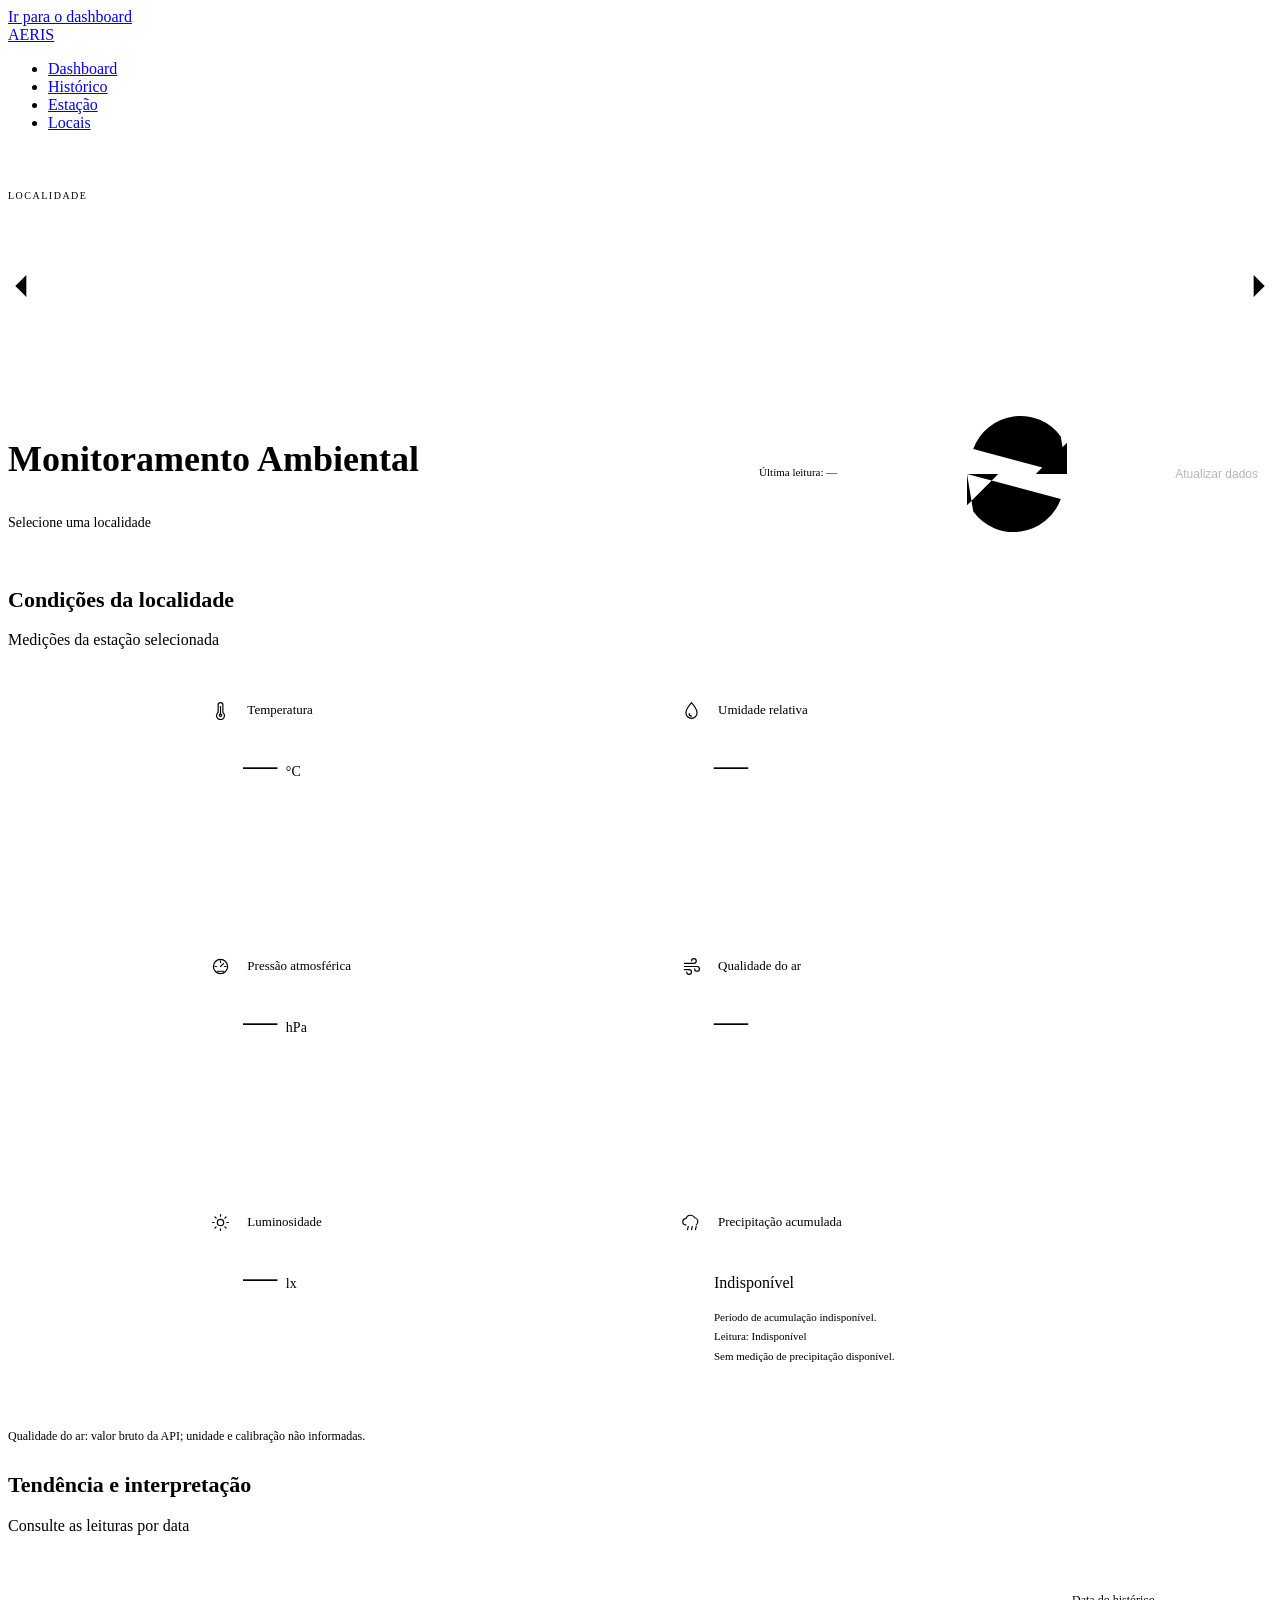
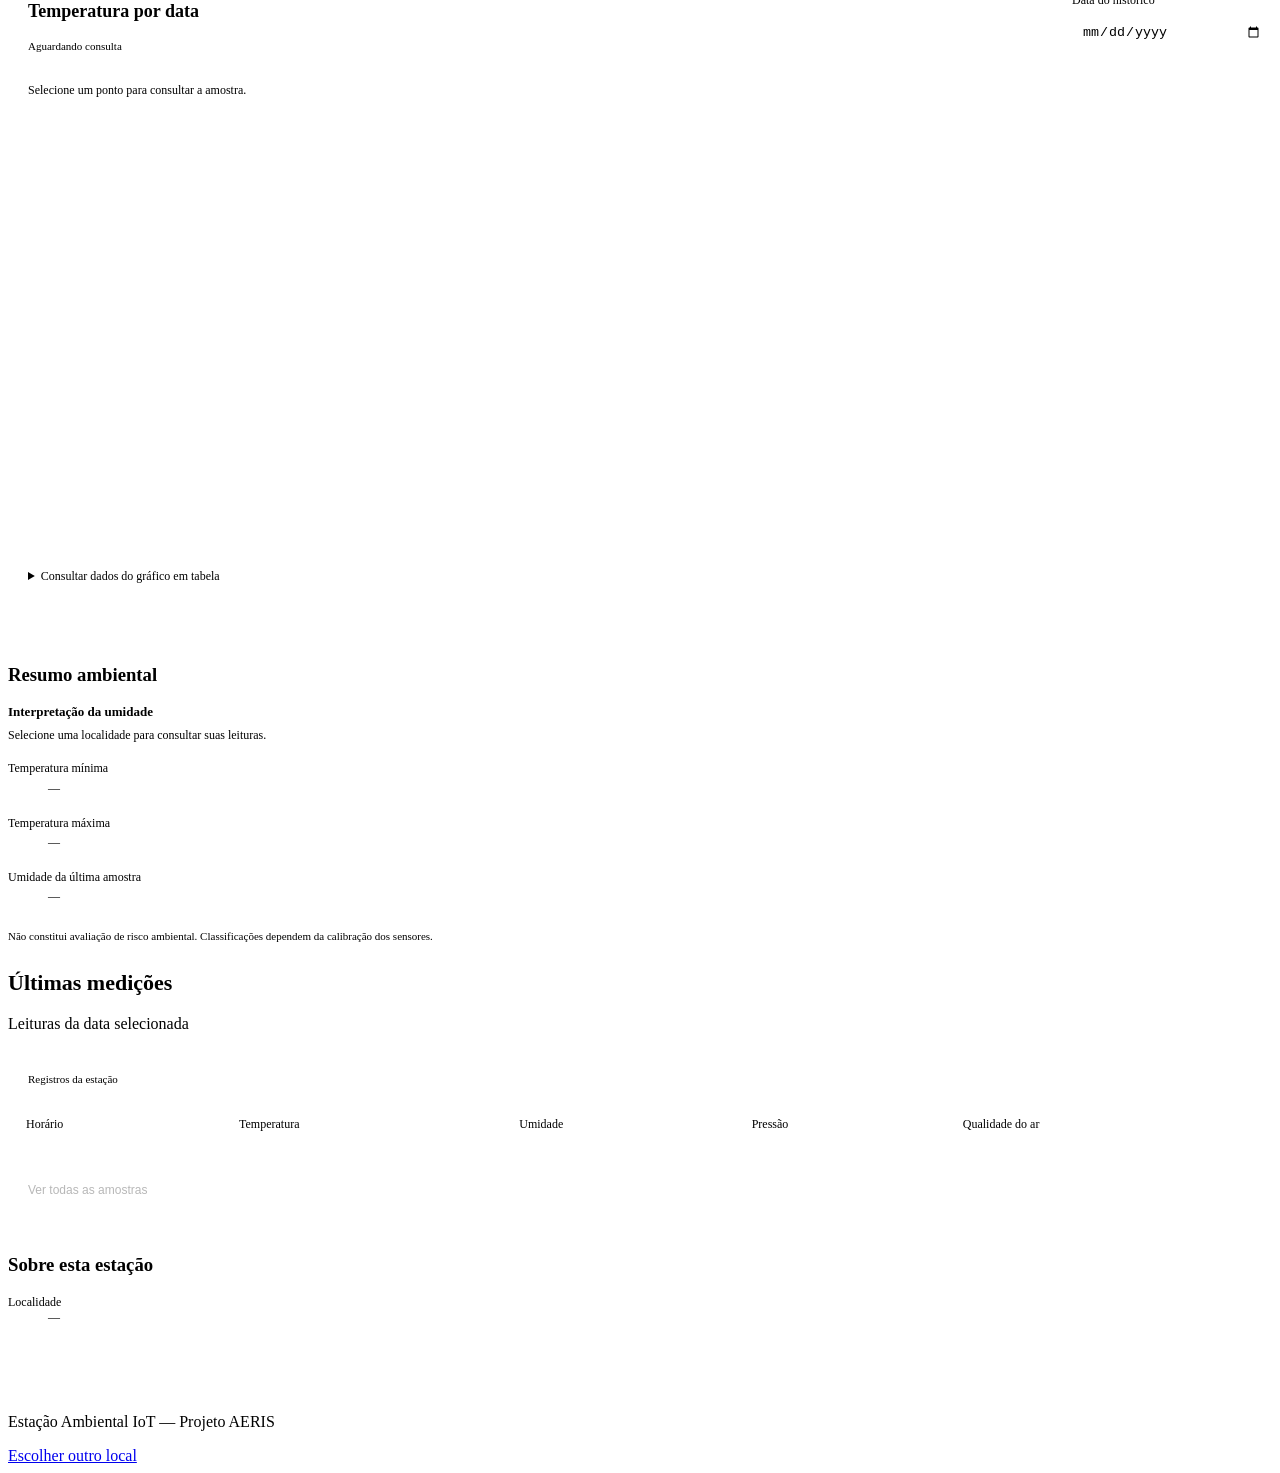
==== commit ee35da39: "FEAT: Implementações API + Pequenas Correções de Qualidade" ====
--- a/frontend/HTML/dashboard.html
+++ b/frontend/HTML/dashboard.html
@@ -3,11 +3,11 @@
 <head>
   <meta charset="utf-8">
   <meta name="viewport" content="width=device-width, initial-scale=1">
-  <meta name="description" content="Dashboards demonstrativos por localidade da Estação Ambiental IoT.">
+  <meta name="description" content="Dashboards por localidade da Estação Ambiental IoT.">
   <title>Dashboards — Estação Ambiental IoT</title>
-  <link rel="stylesheet" href="../CSS/painel.css">
-  <link rel="stylesheet" href="../CSS/dashboard.css">
-  <script type="module" src="../JAVA%20SCRIPT/dashboard.js"></script>
+  <link rel="stylesheet" href="../CSS/painel.css?v=20261105v">
+  <link rel="stylesheet" href="../CSS/dashboard.css?v=20261105u">
+  <script type="module" src="../JAVA%20SCRIPT/dashboard.js?v=20261105v"></script>
 </head>
 <body class="pagina-dashboard">
   <a class="pular-conteudo" href="#conteudo-dashboard">Ir para o dashboard</a>
@@ -22,7 +22,6 @@
           <li><a href="index.html#localidades">Locais</a></li>
         </ul>
       </nav>
-      <span class="selo">Dados demonstrativos</span>
     </div>
   </header>
   <main id="conteudo-dashboard" class="container dashboard-container">
@@ -30,99 +29,89 @@
       <span class="rotulo-locais" id="rotulo-locais">LOCALIDADE</span>
       <div class="navegador-locais">
         <button class="botao-contorno trocar-local" id="local-anterior" type="button"
-          aria-label="Localidade anterior" aria-controls="dashboard" disabled>‹</button>
+          aria-label="Localidade anterior" aria-controls="dashboard" disabled><svg class="icone" aria-hidden="true" focusable="false"><use href="../ASSETS/icones-dashboard.svg#arrow-left"></use></svg></button>
         <div class="abas-locais" role="tablist" aria-labelledby="rotulo-locais">
-          <button type="button" role="tab" id="aba-sao-paulo" data-local="sao-paulo" aria-controls="dashboard"
-            aria-selected="false" tabindex="-1" disabled>São Paulo</button>
-          <button type="button" role="tab" id="aba-campinas" data-local="campinas" aria-controls="dashboard"
-            aria-selected="false" tabindex="-1" disabled>Campinas</button>
-          <button type="button" role="tab" id="aba-sorocaba" data-local="sorocaba" aria-controls="dashboard"
-            aria-selected="true" tabindex="0" disabled>Sorocaba</button>
-          <button type="button" role="tab" id="aba-santos" data-local="santos" aria-controls="dashboard"
-            aria-selected="false" tabindex="-1" disabled>Santos</button>
-          <button type="button" role="tab" id="aba-curitiba" data-local="curitiba" aria-controls="dashboard"
-            aria-selected="false" tabindex="-1" disabled>Curitiba</button>
         </div>
         <button class="botao-contorno trocar-local" id="local-proximo" type="button"
-          aria-label="Próxima localidade" aria-controls="dashboard" disabled>›</button>
+          aria-label="Próxima localidade" aria-controls="dashboard" disabled><svg class="icone" aria-hidden="true" focusable="false"><use href="../ASSETS/icones-dashboard.svg#arrow-right"></use></svg></button>
       </div>
     </div>
-    <p id="erro-dashboard" class="aviso" role="alert" hidden></p>
     <noscript><p class="aviso">Ative o JavaScript para carregar os dashboards e selecionar uma localidade.</p></noscript>
 
-    <section id="dashboard" role="tabpanel" aria-labelledby="aba-sorocaba" tabindex="0">
+    <section id="dashboard" role="tabpanel" aria-labelledby="titulo-dashboard" tabindex="0">
       <div class="cabecalho-dashboard">
         <div>
-          <h1>Monitoramento Ambiental</h1>
-          <p><strong id="nome-local">Selecione uma localidade</strong><span id="condicao-local"></span></p>
+          <h1 id="titulo-dashboard">Monitoramento Ambiental</h1>
+          <p><strong id="nome-local">Selecione uma localidade</strong></p>
         </div>
         <div class="atualizacao">
-          <div><span id="estado-local" class="selo">Demonstração</span>
-            <p>Última leitura fictícia: <time id="ultima-leitura">—</time></p></div>
+          <div>
+            <p>Última leitura: <time id="ultima-leitura">—</time></p></div>
           <button id="recarregar" class="botao-contorno" type="button" disabled>
-            <span aria-hidden="true">↻</span> Atualizar exemplo
+            <svg class="icone" aria-hidden="true" focusable="false"><use href="../ASSETS/icones-dashboard.svg#refresh"></use></svg> Atualizar dados
           </button>
         </div>
       </div>
 
       <section aria-labelledby="titulo-condicoes">
         <div class="titulo-secao"><h2 id="titulo-condicoes">Condições da localidade</h2>
-          <p>Dados demonstrativos · sem conexão com sensores</p></div>
+          <p>Medições da estação selecionada</p></div>
         <dl class="indicadores indicadores-dashboard">
           <div class="metrica">
             <dt><span class="icone-metrica"><svg aria-hidden="true"><use href="../ASSETS/icones-dashboard.svg#temperature"></use></svg></span>Temperatura</dt>
             <dd class="medida"><span id="metrica-temperatura">—</span> <span class="unidade">°C</span></dd>
-            <dd class="contexto-metrica" id="contexto-temperatura">Amostra demonstrativa</dd>
           </div>
           <div class="metrica">
             <dt><span class="icone-metrica"><svg aria-hidden="true"><use href="../ASSETS/icones-dashboard.svg#humidity"></use></svg></span>Umidade relativa</dt>
-            <dd class="medida"><span id="metrica-umidade">—</span> <span class="unidade">%</span></dd>
-            <dd class="contexto-metrica" id="contexto-umidade">Amostra demonstrativa</dd>
+            <dd class="medida"><span id="metrica-umidade">—</span> <span id="unidade-umidade" class="unidade"></span></dd>
           </div>
           <div class="metrica">
             <dt><span class="icone-metrica"><svg aria-hidden="true"><use href="../ASSETS/icones-dashboard.svg#pressure"></use></svg></span>Pressão atmosférica</dt>
             <dd class="medida"><span id="metrica-pressao">—</span> <span class="unidade">hPa</span></dd>
-            <dd class="contexto-metrica" id="contexto-pressao">Amostra demonstrativa</dd>
           </div>
           <div class="metrica">
-            <dt><span class="icone-metrica"><svg aria-hidden="true"><use href="../ASSETS/icones-dashboard.svg#air"></use></svg></span>Qualidade do ar · PM2,5</dt>
-            <dd class="medida"><span id="metrica-ar">—</span> <span class="unidade">µg/m³</span></dd>
-            <dd class="contexto-metrica" id="contexto-ar">Amostra demonstrativa</dd>
+            <dt><span class="icone-metrica"><svg aria-hidden="true"><use href="../ASSETS/icones-dashboard.svg#air"></use></svg></span>Qualidade do ar</dt>
+            <dd class="medida"><span id="metrica-ar">—</span></dd>
           </div>
           <div class="metrica">
             <dt><span class="icone-metrica"><svg aria-hidden="true"><use href="../ASSETS/icones-dashboard.svg#light"></use></svg></span>Luminosidade</dt>
             <dd class="medida"><span id="metrica-luminosidade">—</span> <span class="unidade">lx</span></dd>
-            <dd class="contexto-metrica" id="contexto-luminosidade">Amostra demonstrativa</dd>
           </div>
-          <div class="metrica">
-            <dt><span class="icone-metrica"><svg aria-hidden="true"><use href="../ASSETS/icones-dashboard.svg#sound"></use></svg></span>Nível de ruído</dt>
-            <dd class="medida"><span id="metrica-ruido">—</span> <span class="unidade">dB(A)</span></dd>
-            <dd class="contexto-metrica" id="contexto-ruido">Amostra demonstrativa</dd>
+          <div class="metrica metrica-precipitacao">
+            <dt><span class="icone-metrica"><svg aria-hidden="true" focusable="false">
+              <use href="../ASSETS/icones-dashboard.svg#rain"></use></svg></span>Precipitação acumulada</dt>
+            <dd class="medida" aria-describedby="periodo-precipitacao horario-precipitacao situacao-precipitacao">
+              <span id="metrica-precipitacao" data-indisponivel>Indisponível</span>
+              <span id="unidade-precipitacao" class="unidade"></span>
+            </dd>
+            <dd class="detalhes-precipitacao">
+              <span id="periodo-precipitacao">Período de acumulação indisponível.</span>
+              <span id="horario-precipitacao">Leitura: Indisponível</span>
+              <span id="situacao-precipitacao">Sem medição de precipitação disponível.</span>
+            </dd>
           </div>
         </dl>
+        <p class="nota-unidade">Qualidade do ar: valor bruto da API; unidade e calibração não informadas.</p>
       </section>
 
       <section id="historico" aria-labelledby="titulo-analises">
         <div class="titulo-secao"><h2 id="titulo-analises">Tendência e interpretação</h2>
-          <p>Explore a evolução das amostras de exemplo</p></div>
+          <p>Consulte as leituras por data</p></div>
         <div class="grade-apoio grade-dashboard">
           <section class="painel-apoio painel-grafico" aria-labelledby="titulo-grafico">
             <div class="cabecalho-grafico">
-              <div><h3 id="titulo-grafico">Temperatura — últimas 24 horas</h3>
-                <p id="subtitulo-grafico">Histórico demonstrativo</p></div>
-              <div class="periodos" role="group" aria-label="Período do gráfico">
-                <button type="button" data-periodo="24h" aria-pressed="true" aria-controls="grafico" disabled>24 horas</button>
-                <button type="button" data-periodo="7d" aria-pressed="false" aria-controls="grafico" disabled>7 dias</button>
-                <button type="button" data-periodo="30d" aria-pressed="false" aria-controls="grafico" disabled>30 dias</button>
-              </div>
+              <div><h3 id="titulo-grafico">Temperatura por data</h3>
+                <p id="subtitulo-grafico">Aguardando consulta</p></div>
+              <div class="filtro-data"><label for="data-historico">Data do histórico</label>
+                <input id="data-historico" type="date" required></div>
             </div>
             <output id="leitura-grafico" class="leitura-grafico">Selecione um ponto para consultar a amostra.</output>
-            <svg id="grafico" viewBox="0 0 800 280" role="group" aria-label="Gráfico de temperatura demonstrativa"></svg>
+            <svg id="grafico" viewBox="0 0 800 280" role="group" aria-label="Gráfico de temperatura"></svg>
             <p id="resumo-grafico" class="resumo-grafico"></p>
             <details class="dados-grafico">
               <summary>Consultar dados do gráfico em tabela</summary>
               <div class="rolagem-tabela" tabindex="0" role="region" aria-label="Dados do gráfico">
-                <table><caption id="legenda-serie">Amostras demonstrativas</caption>
+                <table><caption id="legenda-serie">Leituras da estação</caption>
                   <thead><tr><th scope="col">Data e hora (UTC−03)</th><th scope="col">Temperatura</th></tr></thead>
                   <tbody id="tabela-serie"></tbody>
                 </table>
@@ -131,54 +120,46 @@
           </section>
           <aside class="painel-apoio resumo-dashboard" aria-labelledby="titulo-resumo">
             <h3 id="titulo-resumo">Resumo ambiental</h3>
-            <div class="destaque-resumo"><strong id="resumo-condicao">Cenário demonstrativo</strong>
-              <p id="resumo-texto">Selecione uma localidade para consultar seu cenário.</p></div>
+            <div class="destaque-resumo"><strong>Interpretação da umidade</strong>
+              <p id="resumo-texto">Selecione uma localidade para consultar suas leituras.</p></div>
             <dl class="ficha-projeto">
               <div><dt>Temperatura mínima</dt><dd id="resumo-minima">—</dd></div>
               <div><dt>Temperatura máxima</dt><dd id="resumo-maxima">—</dd></div>
               <div><dt>Umidade da última amostra</dt><dd id="resumo-umidade">—</dd></div>
-              <div><dt>Ruído da última amostra</dt><dd id="resumo-ruido">—</dd></div>
             </dl>
-            <p class="nota-resumo">Não constitui avaliação de risco ambiental. Todos os valores são fictícios.</p>
+            <p class="nota-resumo">Não constitui avaliação de risco ambiental. Classificações dependem da calibração dos sensores.</p>
           </aside>
         </div>
       </section>
 
       <section id="medicoes" aria-labelledby="titulo-medicoes">
-        <div class="titulo-secao"><h2 id="titulo-medicoes">Últimas medições</h2><p>Amostras de exemplo a cada 3 horas</p></div>
+        <div class="titulo-secao"><h2 id="titulo-medicoes">Últimas medições</h2><p>Leituras da data selecionada</p></div>
         <div class="grade-apoio grade-dashboard">
           <div class="painel-apoio painel-tabela">
             <div class="rolagem-tabela" tabindex="0" role="region" aria-label="Últimas medições da localidade">
               <table>
-                <caption id="legenda-medicoes">Registros demonstrativos</caption>
+                <caption id="legenda-medicoes">Registros da estação</caption>
                 <thead><tr><th scope="col">Horário</th><th scope="col">Temperatura</th>
-                  <th scope="col">Umidade</th><th scope="col">Pressão</th><th scope="col">PM2,5</th></tr></thead>
+                  <th scope="col">Umidade</th><th scope="col">Pressão</th><th scope="col">Qualidade do ar</th></tr></thead>
                 <tbody id="registros-medicoes"></tbody>
               </table>
             </div>
             <button id="expandir-medicoes" class="link-destaque" type="button" aria-expanded="false"
-              aria-controls="registros-medicoes" disabled>Ver todas as amostras →</button>
+              aria-controls="registros-medicoes" disabled>Ver todas as amostras</button>
           </div>
           <section id="estacao" class="painel-apoio" aria-labelledby="titulo-estacao">
             <h3 id="titulo-estacao">Sobre esta estação</h3>
             <dl class="ficha-projeto">
               <div><dt>Localidade</dt><dd id="estacao-local">—</dd></div>
-              <div><dt>Estado simulado</dt><dd id="estacao-estado">—</dd></div>
-              <div><dt>Última leitura fictícia</dt><dd id="estacao-horario">—</dd></div>
-              <div><dt>Intervalo previsto</dt><dd id="estacao-intervalo">—</dd></div>
-              <div><dt>Sensores previstos</dt><dd id="estacao-sensores">—</dd></div>
-              <div><dt>Dispositivo de exemplo</dt><dd id="estacao-dispositivo">—</dd></div>
             </dl>
           </section>
         </div>
       </section>
-      <p class="aviso aviso-dashboard"><strong>Dados que viram informação útil.</strong>
-        Demonstração acadêmica com conjuntos independentes por localidade. Não há sensores ou API conectados.</p>
     </section>
     <p class="sr-only" id="anuncio-dashboard" role="status" aria-atomic="true"></p>
   </main>
   <footer class="rodape"><div class="container">
-    <p>Estação Ambiental IoT — Projeto acadêmico</p><a href="index.html#localidades">Escolher outro local →</a>
+    <p>Estação Ambiental IoT — Projeto AERIS</p><a href="index.html#localidades">Escolher outro local</a>
   </div></footer>
 </body>
 </html>
--- a/frontend/CSS/dashboard.css
+++ b/frontend/CSS/dashboard.css
@@ -1,14 +1,4 @@
-@font-face {
-  font-family: Inter;
-  font-style: normal;
-  font-weight: 100 900;
-  font-display: swap;
-  src: url('../ASSETS/fontes/InterVariable.woff2') format('woff2');
-}
-
 .pagina-dashboard {
-  --texto: #eaf2fa;
-  --intervalo-dashboard: 28px;
   font-feature-settings: 'tnum' 1;
 }
 .dashboard-container { padding-top: 42px; padding-bottom: 56px;
@@ -26,9 +16,9 @@
 .abas-locais button[aria-selected="true"] { background: var(--destaque-escuro); border-color: var(--destaque);
   color: var(--destaque); }
 .botao-contorno { background: transparent; border: 1px solid var(--borda); border-radius: 8px;
-  padding: 10px 14px; font-size: 12px; min-height: 40px; }
+  padding: 10px 14px; font-size: 12px; min-height: 44px; }
 .botao-contorno:hover, .abas-locais button:hover { border-color: var(--destaque); }
-.trocar-local { font-size: 26px; width: 40px; padding: 0; flex-shrink: 0; }
+.trocar-local { font-size: 26px; width: 44px; padding: 0; flex-shrink: 0; }
 .cabecalho-dashboard { display: flex; align-items: center; justify-content: space-between; gap: 28px;
   min-height: 100px; margin-bottom: 28px; }
 .cabecalho-dashboard p { font-size: 14px; margin-top: 6px; }
@@ -36,7 +26,6 @@
 .atualizacao { display: flex; align-items: center; gap: 16px; }
 .atualizacao p { font-size: 11px; max-width: 240px; }
 .atualizacao button { white-space: nowrap; }
-.selo[data-tom="atencao"] { color: #f3c878; background: #3d3020; }
 .pagina-dashboard .titulo-secao { margin-bottom: 24px; }
 .indicadores-dashboard { gap: 28px; }
 .indicadores-dashboard .metrica { min-height: 188px; padding: 20px; }
@@ -47,20 +36,12 @@
   stroke-linecap: round; stroke-linejoin: round; }
 .indicadores-dashboard .medida { font-size: 34px; line-height: 1.2; font-weight: 500; }
 .indicadores-dashboard .unidade { font-size: 14px; color: var(--secundario); }
-.indicadores-dashboard .contexto-metrica { font-size: 11px; font-weight: 400; margin-top: 14px; color: var(--secundario); }
-.contexto-metrica::before { content: ''; display: inline-block; width: 6px; height: 6px; border-radius: 50%;
-  background: var(--destaque); margin-right: 8px; }
 .pagina-dashboard #historico, #medicoes { margin-top: 28px; }
 .grade-dashboard { grid-template-columns: minmax(0, 2.2fr) minmax(0, 1fr); gap: 24px; }
 .grade-dashboard > * { min-width: 0; }
 .cabecalho-grafico { display: flex; justify-content: space-between; align-items: center; gap: 16px; }
 .cabecalho-grafico h3 { font-size: 18px; }
 .cabecalho-grafico p { margin-top: 4px; font-size: 11px; }
-.periodos { display: flex; gap: 6px; }
-.periodos button { background: transparent; border: 1px solid var(--borda); border-radius: 6px;
-  color: var(--secundario); padding: 8px 9px; white-space: nowrap; font-size: 11px; }
-.periodos button[aria-pressed="true"] { color: var(--destaque); border-color: var(--destaque-escuro);
-  background: var(--destaque-escuro); }
 .painel-grafico { padding: 24px 20px; }
 .leitura-grafico { display: block; min-height: 22px; margin-top: 20px; color: var(--texto); font-size: 12px; }
 #grafico { display: block; width: 100%; height: auto; min-height: 190px; margin-top: 12px; overflow: visible; }
@@ -74,7 +55,7 @@
 .dados-grafico summary { cursor: pointer; color: var(--destaque); font-size: 12px; padding: 8px 0; }
 .dados-grafico .rolagem-tabela { max-height: 250px; }
 .resumo-dashboard .destaque-resumo { margin-top: 18px; font-size: 13px; }
-.resumo-dashboard .destaque-resumo p { font-size: 12px; color: #b5ebe2; margin-top: 8px; }
+.resumo-dashboard .destaque-resumo p { font-size: 12px; color: var(--selo-texto); margin-top: 8px; }
 .resumo-dashboard .ficha-projeto { line-height: 1.6; }
 .resumo-dashboard .nota-resumo { color: var(--secundario); font-size: 11px; margin-top: 24px; }
 .pagina-dashboard .ficha-projeto { font-size: 12px; }
@@ -87,9 +68,7 @@
 .pagina-dashboard th { color: var(--secundario); font-weight: 500; background: var(--fundo); }
 .pagina-dashboard td, .pagina-dashboard th { padding: 16px 18px; border-bottom: 1px solid var(--borda); }
 .painel-tabela .link-destaque { border: 0; background: transparent; margin: 20px 20px 0; padding: 0; font-size: 12px; }
-.aviso-dashboard { margin-top: 28px; }
 .pagina-dashboard .rodape { background: var(--superficie); }
-#erro-dashboard { margin-bottom: 24px; }
 
 @media (max-width: 1150px) {
   .cabecalho-dashboard { flex-wrap: wrap; }
@@ -102,7 +81,7 @@
   .pagina-dashboard h2 { font-size: 20px; }
   .atualizacao { align-items: flex-start; flex-direction: column; gap: 12px; }
   .cabecalho-dashboard { gap: 20px; }
-  .indicadores-dashboard { grid-template-columns: repeat(2, minmax(0, 1fr)); gap: 12px; }
+  .indicadores-dashboard { gap: 12px; }
   .indicadores-dashboard .metrica { padding: 16px; min-height: 182px; }
   .indicadores-dashboard dt { font-size: 11px; flex-wrap: wrap; gap: 8px; }
   .indicadores-dashboard .medida { font-size: 27px; }
@@ -112,11 +91,44 @@
   .navegador-locais { gap: 4px; }
   .painel-grafico { padding: 20px 12px; }
   .cabecalho-grafico h3 { font-size: 16px; }
-  .periodos button { min-height: 40px; padding-inline: 12px; }
-  .pagina-dashboard .titulo-secao p { font-size: 11px; }
+    .pagina-dashboard .titulo-secao p { font-size: 11px; }
   #grafico { min-height: 140px; }
 }
 @media (max-width: 360px) {
-  .indicadores-dashboard { grid-template-columns: 1fr; }
   .indicadores-dashboard dt { flex-wrap: nowrap; }
 }
+
+.indicadores-dashboard { display: flex; flex-wrap: wrap; justify-content: center; }
+.indicadores-dashboard .metrica { flex: 0 1 calc((100% - 56px) / 3); min-width: 0; }
+.indicadores-dashboard .medida { overflow-wrap: anywhere; }
+.medida [data-indisponivel] { font-size: 16px; }
+.filtro-data { display: grid; gap: 6px; font-size: 12px; }
+.filtro-data input { background: var(--fundo); color: var(--texto); border: 1px solid var(--borda);
+  border-radius: 6px; padding: 10px; max-width: 100%; }
+[aria-busy="true"] .medida { opacity: .45; }
+@media (max-width: 760px) {
+  .indicadores-dashboard .metrica { flex-basis: calc((100% - 12px) / 2); }
+}
+@media (max-width: 360px) {
+  .indicadores-dashboard .metrica { flex-basis: 100%; }
+}
+
+.abas-locais { min-width: 0; }
+.botao-contorno { display: inline-flex; align-items: center; justify-content: center; gap: 8px; }
+.painel-apoio, .metrica { background: var(--superficie); }
+.nota-unidade { font-size: 12px; margin-top: 12px; }
+.dados-grafico summary, .painel-tabela .link-destaque { min-height: 44px; }
+.ficha-projeto dd, .cabecalho-dashboard strong { overflow-wrap: anywhere; }
+.filtro-data, .filtro-data input { min-width: 0; width: 100%; }
+.filtro-data { max-width: 180px; }
+@media (max-width: 760px) {
+  .cabecalho-dashboard > *, .atualizacao { min-width: 0; max-width: 100%; }
+  .pagina-dashboard .ficha-projeto > div { flex-wrap: wrap; }
+  .pagina-dashboard .ficha-projeto dd { max-width: 100%; }
+}
+
+.indicadores-dashboard .detalhes-precipitacao { display: grid; gap: 4px; margin-top: 12px;
+  color: var(--secundario); font-size: 11px; font-weight: 400; line-height: 1.4; overflow-wrap: anywhere; }
+@media (min-width: 761px) and (max-width: 1000px) {
+  .indicadores-dashboard .metrica { flex-basis: calc((100% - 28px) / 2); }
+}
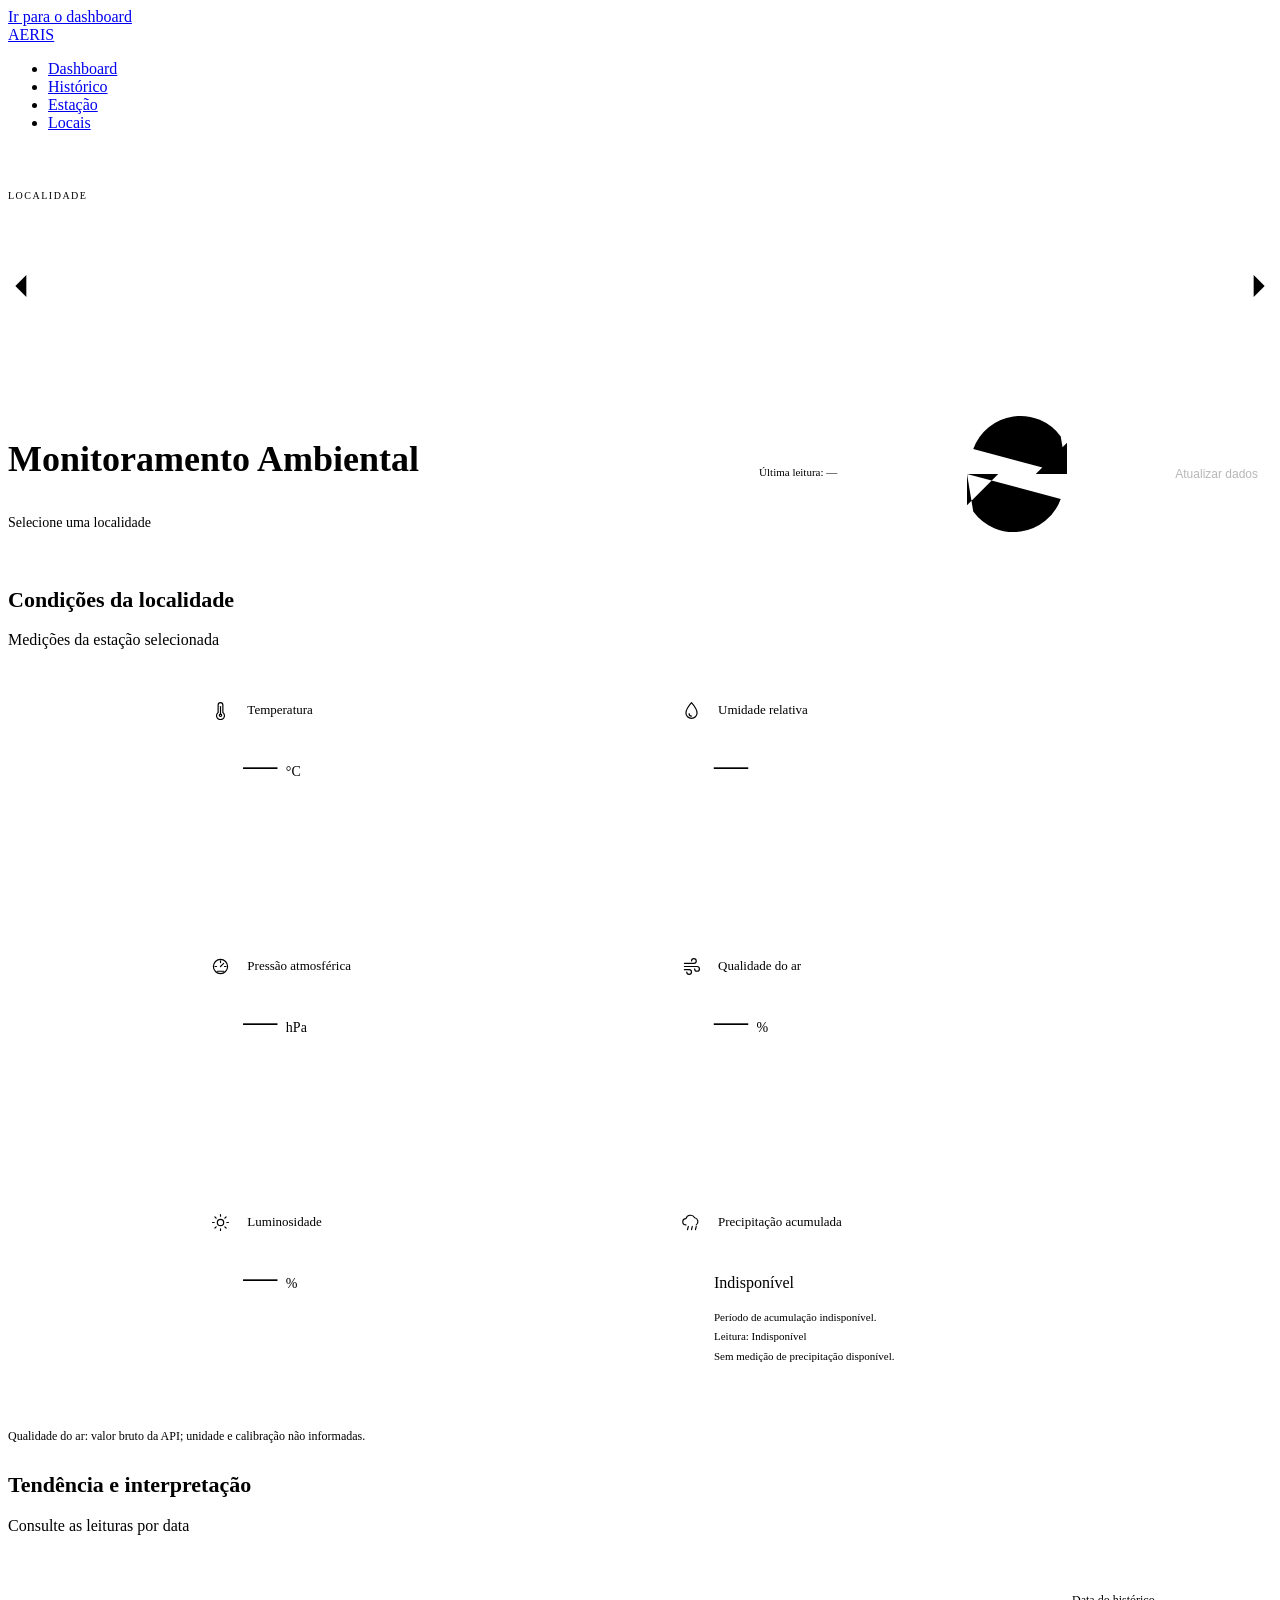
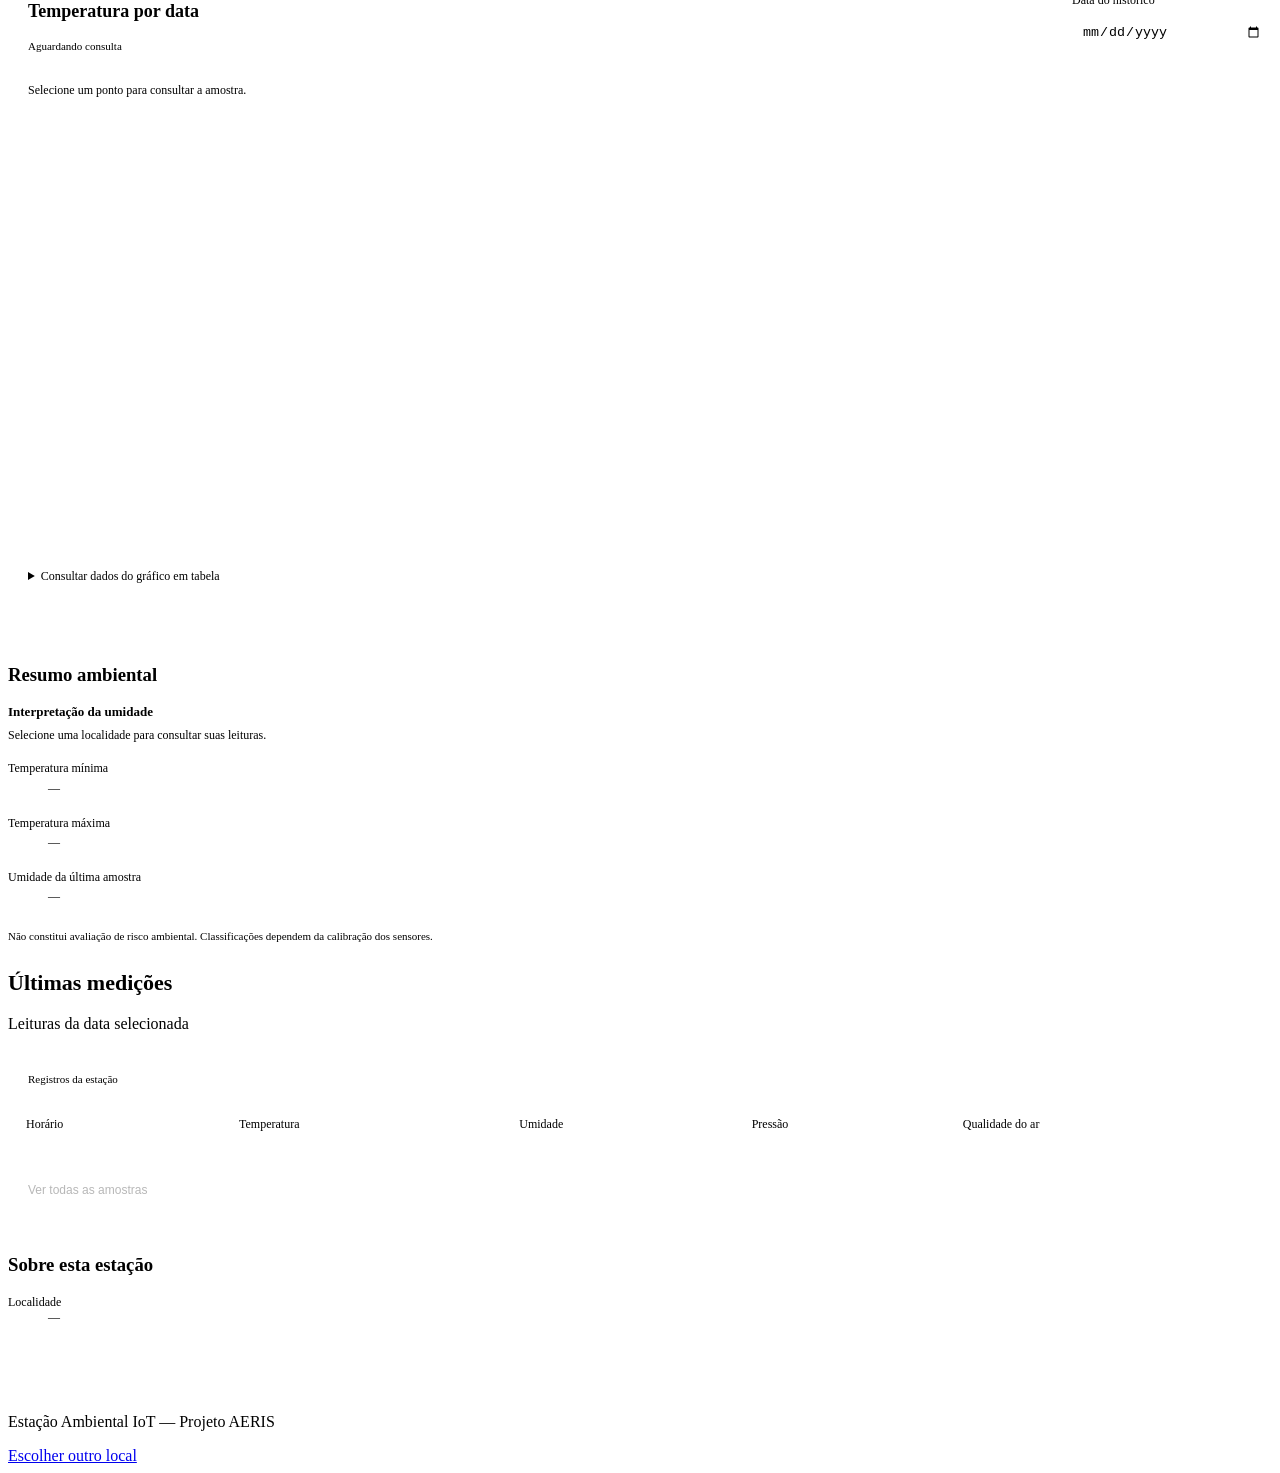
==== commit a96bff96: "Feat: Integração Back + Front + Firmware" ====
--- a/frontend/HTML/dashboard.html
+++ b/frontend/HTML/dashboard.html
@@ -71,11 +71,11 @@
           </div>
           <div class="metrica">
             <dt><span class="icone-metrica"><svg aria-hidden="true"><use href="../ASSETS/icones-dashboard.svg#air"></use></svg></span>Qualidade do ar</dt>
-            <dd class="medida"><span id="metrica-ar">—</span></dd>
+            <dd class="medida"><span id="metrica-ar">—</span> <span class="unidade">%</span></dd>
           </div>
           <div class="metrica">
             <dt><span class="icone-metrica"><svg aria-hidden="true"><use href="../ASSETS/icones-dashboard.svg#light"></use></svg></span>Luminosidade</dt>
-            <dd class="medida"><span id="metrica-luminosidade">—</span> <span class="unidade">lx</span></dd>
+            <dd class="medida"><span id="metrica-luminosidade">—</span> <span class="unidade">%</span></dd>
           </div>
           <div class="metrica metrica-precipitacao">
             <dt><span class="icone-metrica"><svg aria-hidden="true" focusable="false">
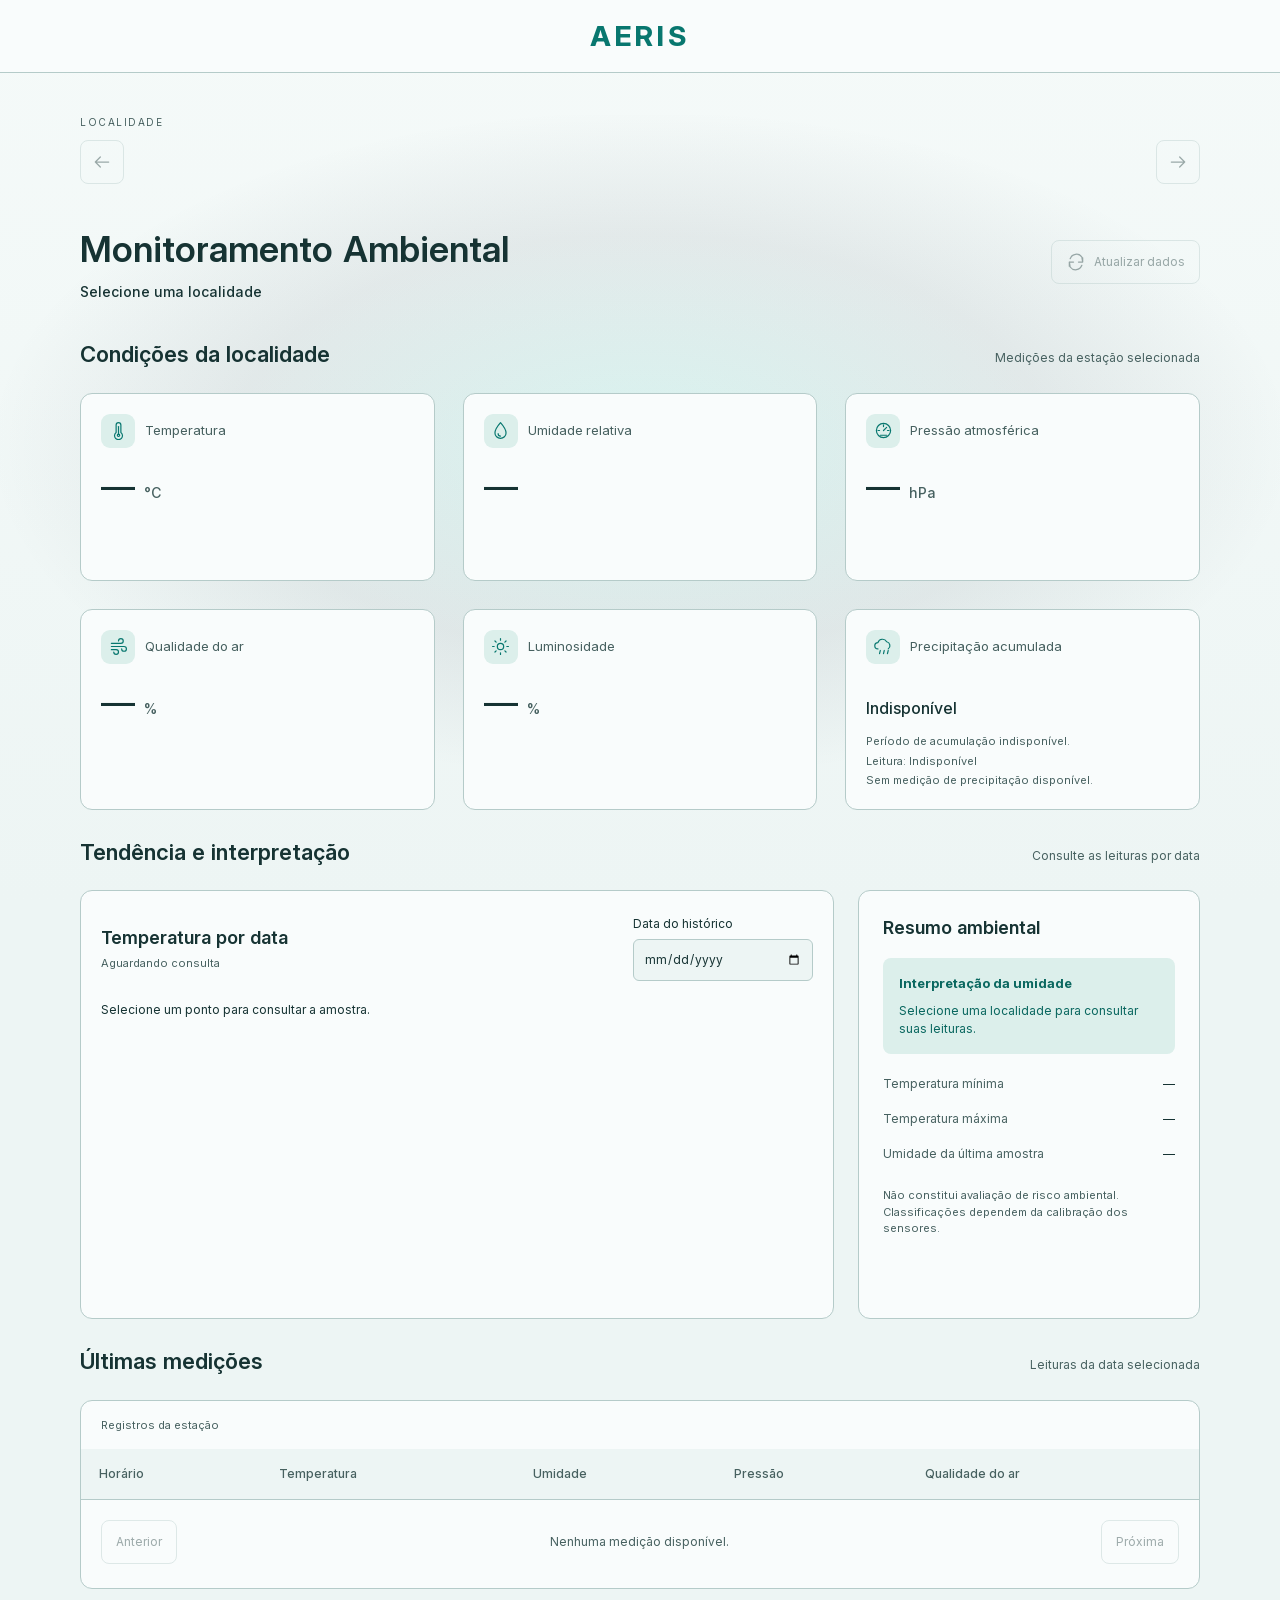
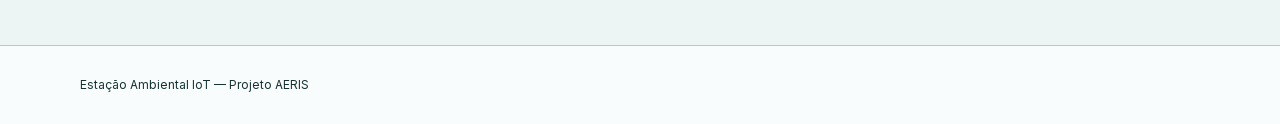
==== commit bea885e1: "Feat: Corrigidos Exibição Site" ====
--- a/frontend/HTML/dashboard.html
+++ b/frontend/HTML/dashboard.html
@@ -6,22 +6,15 @@
   <meta name="description" content="Dashboards por localidade da Estação Ambiental IoT.">
   <title>Dashboards — Estação Ambiental IoT</title>
   <link rel="stylesheet" href="../CSS/painel.css?v=20261105v">
-  <link rel="stylesheet" href="../CSS/dashboard.css?v=20261105u">
-  <script type="module" src="../JAVA%20SCRIPT/dashboard.js?v=20261105v"></script>
+  <link rel="stylesheet" href="../CSS/dashboard.css?v=20261107b">
+  <script type="module" src="../JAVA%20SCRIPT/dashboard.js?v=20261107c"></script>
 </head>
 <body class="pagina-dashboard">
   <a class="pular-conteudo" href="#conteudo-dashboard">Ir para o dashboard</a>
   <header class="cabecalho">
     <div class="barra-navegacao">
-      <a class="marca" href="index.html" aria-label="AERIS — Estação Ambiental IoT">AERIS</a>
-      <nav aria-label="Navegação do dashboard">
-        <ul>
-          <li><a href="#dashboard" aria-current="location">Dashboard</a></li>
-          <li><a href="#historico">Histórico</a></li>
-          <li><a href="#estacao">Estação</a></li>
-          <li><a href="index.html#localidades">Locais</a></li>
-        </ul>
-      </nav>
+      <a class="marca" href="index.html" aria-label="Voltar para a seleção de localidades — AERIS"
+        title="Voltar para a seleção de localidades">AERIS</a>
     </div>
   </header>
   <main id="conteudo-dashboard" class="container dashboard-container">
@@ -45,8 +38,6 @@
           <p><strong id="nome-local">Selecione uma localidade</strong></p>
         </div>
         <div class="atualizacao">
-          <div>
-            <p>Última leitura: <time id="ultima-leitura">—</time></p></div>
           <button id="recarregar" class="botao-contorno" type="button" disabled>
             <svg class="icone" aria-hidden="true" focusable="false"><use href="../ASSETS/icones-dashboard.svg#refresh"></use></svg> Atualizar dados
           </button>
@@ -91,7 +82,6 @@
             </dd>
           </div>
         </dl>
-        <p class="nota-unidade">Qualidade do ar: valor bruto da API; unidade e calibração não informadas.</p>
       </section>
 
       <section id="historico" aria-labelledby="titulo-analises">
@@ -108,15 +98,6 @@
             <output id="leitura-grafico" class="leitura-grafico">Selecione um ponto para consultar a amostra.</output>
             <svg id="grafico" viewBox="0 0 800 280" role="group" aria-label="Gráfico de temperatura"></svg>
             <p id="resumo-grafico" class="resumo-grafico"></p>
-            <details class="dados-grafico">
-              <summary>Consultar dados do gráfico em tabela</summary>
-              <div class="rolagem-tabela" tabindex="0" role="region" aria-label="Dados do gráfico">
-                <table><caption id="legenda-serie">Leituras da estação</caption>
-                  <thead><tr><th scope="col">Data e hora (UTC−03)</th><th scope="col">Temperatura</th></tr></thead>
-                  <tbody id="tabela-serie"></tbody>
-                </table>
-              </div>
-            </details>
           </section>
           <aside class="painel-apoio resumo-dashboard" aria-labelledby="titulo-resumo">
             <h3 id="titulo-resumo">Resumo ambiental</h3>
@@ -144,22 +125,21 @@
                 <tbody id="registros-medicoes"></tbody>
               </table>
             </div>
-            <button id="expandir-medicoes" class="link-destaque" type="button" aria-expanded="false"
-              aria-controls="registros-medicoes" disabled>Ver todas as amostras</button>
+            <nav class="paginacao-medicoes" aria-label="Paginação das medições">
+              <button id="medicoes-anterior" class="botao-contorno" type="button"
+                aria-label="Página anterior" aria-controls="registros-medicoes" disabled>Anterior</button>
+              <p id="pagina-medicoes" aria-live="polite" aria-atomic="true">Nenhuma medição disponível.</p>
+              <button id="medicoes-proxima" class="botao-contorno" type="button"
+                aria-label="Próxima página" aria-controls="registros-medicoes" disabled>Próxima</button>
+            </nav>
           </div>
-          <section id="estacao" class="painel-apoio" aria-labelledby="titulo-estacao">
-            <h3 id="titulo-estacao">Sobre esta estação</h3>
-            <dl class="ficha-projeto">
-              <div><dt>Localidade</dt><dd id="estacao-local">—</dd></div>
-            </dl>
-          </section>
         </div>
       </section>
     </section>
     <p class="sr-only" id="anuncio-dashboard" role="status" aria-atomic="true"></p>
   </main>
   <footer class="rodape"><div class="container">
-    <p>Estação Ambiental IoT — Projeto AERIS</p><a href="index.html#localidades">Escolher outro local</a>
+    <p>Estação Ambiental IoT — Projeto AERIS</p>
   </div></footer>
 </body>
 </html>
--- a/frontend/CSS/painel.css
+++ b/frontend/CSS/painel.css
@@ -0,0 +1,242 @@
+@font-face {
+  font-family: Inter;
+  font-style: normal;
+  font-weight: 100 900;
+  font-display: swap;
+  src: url('../ASSETS/fontes/InterVariable.woff2') format('woff2');
+}
+
+:root {
+  color-scheme: light;
+  --fundo: light-dark(#edf5f4, #08111f);
+  --gradiente-pagina: linear-gradient(180deg, light-dark(#f5faf9, #0f1c2e) 0%, var(--fundo) 100%);
+  --brilho-pagina: radial-gradient(ellipse at center,
+    rgb(45 212 191 / 13%), rgb(15 34 52 / 7%) 45%, transparent 72%);
+  --superficie: light-dark(#f9fcfc, #101c2e);
+  --cartao: light-dark(#ffffff, #17273b);
+  --borda: light-dark(#b5cbc9, #283a51);
+  --texto: light-dark(#163333, #e5edf5);
+  --secundario: light-dark(#476160, #a2b2c5);
+  --destaque: light-dark(#08776f, #27cbbb);
+  --destaque-escuro: light-dark(#dcefeb, #093e3d);
+  --sobre-destaque: light-dark(#ffffff, #052929);
+  --superficie-interna: light-dark(#edf5f4, #0b1727);
+  --selo-texto: light-dark(#09675f, #71e6d5);
+  --foto-texto: #f0f6fa;
+  --fonte: "Inter", "Segoe UI", Arial, sans-serif;
+  --margem: 80px;
+  --raio: 12px;
+}
+
+* { box-sizing: border-box; }
+html { scroll-behavior: smooth; scroll-padding-top: 24px; }
+body { margin: 0; min-height: 100vh; color: var(--texto); font: 16px/1.5 var(--fonte);
+  background-color: var(--fundo); background-image: var(--gradiente-pagina); background-attachment: fixed; }
+a { color: inherit; text-decoration: none; }
+button, input { font: inherit; }
+button, a, input { -webkit-tap-highlight-color: transparent; }
+button { cursor: pointer; }
+button:disabled { cursor: default; opacity: .4; }
+button, input { color: var(--texto); }
+:focus-visible { outline: 3px solid var(--destaque); outline-offset: 5px; }
+h1, h2, h3, p, dl, dd { margin: 0; }
+h1 { font-size: 36px; line-height: 1.2; letter-spacing: -.7px; }
+h2 { font-size: 20px; line-height: 1.3; }
+h3 { font-size: 18px; line-height: 1.4; }
+p { color: var(--secundario); }
+[hidden] { display: none !important; }
+.container { width: min(100%, 1440px); padding-inline: var(--margem); margin-inline: auto; }
+.sr-only { position: absolute; width: 1px; height: 1px; padding: 0; margin: -1px; overflow: hidden;
+  clip-path: inset(50%); white-space: nowrap; border: 0; }
+.pular-conteudo { position: fixed; top: 8px; left: 8px; transform: translateY(-160%); z-index: 20;
+  padding: 12px; background: var(--destaque); color: var(--sobre-destaque); }
+.pular-conteudo:focus { transform: none; }
+.cabecalho { background: var(--superficie); border-bottom: 1px solid var(--borda); }
+.barra-navegacao { max-width: 1440px; min-height: 72px; padding: 12px var(--margem); margin: auto;
+  display: flex; align-items: center; gap: 28px; }
+.pagina-index .barra-navegacao { justify-content: center; }
+.marca { display: inline-flex; align-items: center; flex-shrink: 0; min-height: 44px;
+  color: var(--destaque); font-size: 28px; line-height: 1; font-weight: 750; letter-spacing: .14em;
+  white-space: nowrap; }
+nav { margin-left: auto; }
+nav ul { display: flex; gap: 28px; align-items: center; list-style: none; margin: 0; padding: 0; }
+nav a { display: block; padding: 8px 10px; color: var(--secundario); border-radius: 8px; font-size: 14px; }
+nav a:hover, nav a[aria-current] { background: var(--destaque-escuro); color: var(--destaque); }
+.pagina-locais { padding-top: 52px; padding-bottom: 24px; }
+.apresentacao { display: flex; justify-content: space-between; gap: 32px; align-items: center; }
+.apresentacao p { margin-top: 10px; font-size: 15px; }
+#busca-localidades { flex: 0 0 320px; }
+#busca { width: 100%; height: 46px; padding: 12px 16px; border: 1px solid var(--borda);
+  border-radius: var(--raio); background: var(--superficie); font-size: 14px; }
+#busca::placeholder { color: var(--secundario); }
+.titulo-secao { display: flex; align-items: baseline; justify-content: space-between; gap: 16px; margin-bottom: 24px; }
+.titulo-secao p { font-size: 12px; }
+#localidades { margin-top: 70px; }
+.carrossel { position: relative; container-type: inline-size; max-width: 1000px; margin-inline: auto; }
+.pagina-index .carrossel::before {
+  content: "";
+  position: absolute;
+  inset: -12% 0;
+  pointer-events: none;
+  background: var(--brilho-pagina);
+}
+.lista-localidades { position: relative; display: flex; align-items: center; gap: 24px; margin: 0;
+  padding: 32px 0; list-style: none; min-height: 640px; overflow-x: auto; overflow-y: hidden;
+  overscroll-behavior-x: contain; scrollbar-width: none; overflow-anchor: none;
+  scroll-behavior: auto; touch-action: pan-y; cursor: grab; }
+.lista-localidades::-webkit-scrollbar { display: none; }
+.lista-localidades.arrastando { cursor: grabbing; user-select: none; }
+.localidade { flex: 0 0 380px; min-width: 0; }
+.localidade article {
+  display: flex; flex-direction: column; min-height: 570px; width: 100%;
+  border: 1px solid var(--borda); border-radius: 22px; background: var(--cartao);
+  transform: scale(.92); opacity: .75;
+  transition: transform 320ms ease, opacity 320ms ease, border-color 320ms ease;
+}
+.localidade.selecionada article { transform: scale(1); opacity: 1; border-color: var(--destaque);
+  box-shadow: inset 0 0 0 1px var(--destaque); }
+.localidade article { cursor: pointer; }
+.localidade:focus-within article, .localidade:hover article { opacity: 1; }
+.clima {
+  position: relative; isolation: isolate; overflow: hidden; border-radius: 21px 21px 0 0;
+  display: flex; flex-direction: column; justify-content: space-between; gap: 16px;
+  min-height: 300px; padding: 20px 24px; background: linear-gradient(105deg, #113751, #08111f);
+}
+.clima .foto-localidade { position: absolute; inset: 0; z-index: -2; width: 100%; height: 100%;
+  object-fit: cover; object-position: center; pointer-events: none; }
+.clima::after { content: ""; position: absolute; inset: 0; z-index: -1; pointer-events: none;
+  background: linear-gradient(180deg, rgb(8 17 31 / 48%), rgb(8 17 31 / 60%) 55%, rgb(8 17 31 / 92%)); }
+.condicoes-cartao { display: flex; flex-direction: column; align-items: center; gap: 6px;
+  text-align: center; text-shadow: 0 2px 8px #08111f; }
+.icone-clima { color: var(--foto-texto); }
+.temperatura-cartao { font-size: 48px; line-height: 1.2; font-weight: 700; color: var(--foto-texto); }
+.condicoes-cartao > p:last-child { font-size: 13px; color: var(--foto-texto); }
+.identificacao-localidade { color: var(--foto-texto); text-shadow: 0 2px 8px #08111f; }
+.identificacao-localidade h3 { font-size: 24px; }
+.estado { font-size: 12px; margin-top: 2px; color: var(--foto-texto); }
+.detalhes-localidade { display: flex; flex: 1; flex-direction: column; gap: 16px; padding: 20px 24px 24px; }
+.resumo-localidade { display: grid; grid-template-columns: repeat(2, minmax(0, 1fr)); gap: 10px; }
+.resumo-localidade div { min-width: 0; background: var(--superficie-interna); border-radius: 8px; padding: 8px 10px; }
+.resumo-localidade dt { font-size: 11px; color: var(--secundario); overflow-wrap: anywhere; }
+.resumo-localidade dd { font-size: 14px; overflow-wrap: anywhere; }
+@media (max-width: 360px) {
+  .resumo-localidade { grid-template-columns: minmax(0, 1fr); }
+}
+.selecionar { display: flex; align-items: center; justify-content: center; gap: 4px; width: 100%; min-height: 44px;
+  border: 1px solid var(--borda); border-radius: 8px; background: var(--superficie);
+  padding: 8px; font-size: 12px; margin-top: auto; }
+.selecionada .selecionar { background: var(--destaque); color: var(--sobre-destaque); border-color: var(--destaque); font-weight: 650; }
+.selecionar:hover { border-color: var(--destaque); }
+.lista-localidades.sem-transicao, .lista-localidades.sem-transicao * { transition: none; }
+.seta { position: absolute; top: 50%; transform: translateY(-50%); z-index: 2; width: 48px; height: 48px;
+  border: 1px solid var(--borda); border-radius: 50%; background: var(--superficie); font-size: 32px; line-height: 1; }
+.seta:hover { border-color: var(--destaque); color: var(--destaque); }
+.anterior { left: 12px; }
+.proxima { right: 12px; }
+.paginacao { display: flex; justify-content: center; gap: 0; }
+.paginacao button { display: grid; place-items: center; width: 44px; height: 44px; padding: 0; border: 0;
+  background: transparent; }
+.paginacao button::after { content: ""; display: block; width: 7px; height: 7px; border-radius: 10px; background: var(--borda); }
+.paginacao button[aria-pressed="true"]::after { width: 20px; background: var(--destaque); }
+.aviso { background: var(--superficie); border: 1px solid var(--borda); border-radius: 10px; padding: 16px; font-size: 13px; margin-top: 22px; }
+.mensagem-busca:empty { display: none; }
+.mensagem-busca { text-align: center; margin-top: 12px; }
+.indicadores { display: grid; grid-template-columns: repeat(3, minmax(0, 1fr)); gap: 24px; }
+.indicadores > div { border: 1px solid var(--borda); border-radius: var(--raio); padding: 24px; min-height: 170px; }
+.indicadores dt { font-size: 14px; color: var(--secundario); margin-bottom: 16px; }
+.indicadores dd { font-size: 30px; font-weight: 600; }
+#historico { margin-top: 40px; }
+.grade-apoio { display: grid; grid-template-columns: 2fr 1fr; gap: 24px; }
+.painel-apoio { border: 1px solid var(--borda); border-radius: var(--raio); padding: 24px; }
+.painel-apoio h2, .painel-apoio h3 { font-size: 18px; }
+.painel-apoio p { font-size: 14px; margin-top: 16px; }
+.destaque-resumo { background: var(--destaque-escuro); padding: 16px; border-radius: 8px; color: var(--selo-texto); }
+.link-destaque { color: var(--destaque); display: inline-block; margin-top: 24px; font-size: 14px; }
+.ficha-projeto { font-size: 12px; margin-top: 20px; }
+.ficha-projeto > div { display: flex; justify-content: space-between; gap: 16px; margin-top: 10px; }
+.ficha-projeto dt { color: var(--secundario); }
+.ficha-projeto dd { text-align: right; }
+.rodape { border-top: 1px solid var(--borda); background: var(--superficie); padding-block: 30px; font-size: 12px; }
+.rodape .container { display: flex; justify-content: space-between; gap: 24px; }
+.rodape p { color: var(--texto); }
+.rodape span, .rodape a { color: var(--secundario); }
+
+@media (max-width: 1150px) {
+  :root { --margem: 32px; }
+  .barra-navegacao, nav ul { gap: 12px; }
+  .apresentacao { align-items: flex-start; }
+  #busca-localidades { flex-basis: 260px; }
+  h1 { font-size: 30px; }
+}
+@media (max-width: 760px) {
+  :root { --margem: 20px; }
+  .barra-navegacao { flex-wrap: wrap; padding-block: 16px; }
+  nav { width: 100%; margin: 0; overflow-x: auto; }
+  nav ul { justify-content: space-between; gap: 4px; }
+  nav a { padding: 8px 6px; font-size: 12px; }
+  .pagina-locais { padding-top: 32px; }
+  .apresentacao { flex-direction: column; align-items: stretch; }
+  .apresentacao { gap: 20px; }
+  #busca-localidades { flex: auto; }
+  h1 { font-size: 28px; }
+  #localidades { margin-top: 36px; }
+  .titulo-secao { flex-wrap: wrap; gap: 8px; }
+  .titulo-secao h2 { font-size: 18px; }
+  .lista-localidades { min-height: 620px; padding-block: 16px; gap: 12px; }
+  .localidade { flex-basis: min(360px, 80cqw); }
+  .localidade article { min-height: 560px; }
+  .clima { min-height: 280px; padding: 16px; }
+  .detalhes-localidade { padding: 16px; }
+  .identificacao-localidade h3 { font-size: 22px; }
+  .seta { width: 44px; height: 44px; }
+  .anterior { left: -10px; }
+  .proxima { right: -10px; }
+  .indicadores { grid-template-columns: repeat(2, minmax(0, 1fr)); gap: 12px; }
+  .indicadores > div { padding: 16px; }
+  .indicadores dd { font-size: 24px; }
+  .grade-apoio { grid-template-columns: 1fr; gap: 16px; }
+  .rodape .container { flex-direction: column; gap: 8px; }
+}
+@media (max-width: 360px) {
+  .indicadores { grid-template-columns: 1fr; }
+  .marca { font-size: 24px; }
+}
+@media (prefers-reduced-motion: reduce) {
+  html { scroll-behavior: auto; }
+  .lista-localidades, .lista-localidades * { transition: none; }
+}
+
+.icone { width: 20px; height: 20px; flex-shrink: 0; fill: none; stroke: currentColor;
+  stroke-width: 1.5; stroke-linecap: round; stroke-linejoin: round; vertical-align: middle; }
+.icone.icone-clima { width: 48px; height: 48px; }
+nav a { min-height: 44px; display: flex; align-items: center; }
+.resumo-localidade dt { display: flex; align-items: center; gap: 4px; }
+.resumo-localidade .icone { width: 14px; height: 14px; }
+.selecionar .icone { width: 16px; height: 16px; }
+.estado-dados { display: flex; align-items: center; gap: 12px; padding: 14px 16px; margin-bottom: 16px;
+  background: var(--superficie); border: 1px solid var(--borda); border-radius: var(--raio); font-size: 13px; }
+.estado-dados > .icone { color: var(--destaque); }
+.estado-dados > div { min-width: 0; flex: 1; }
+.estado-dados strong { display: block; color: var(--texto); }
+.estado-dados p { margin-top: 4px; }
+.estado-dados[data-estado="error"], .estado-dados[data-estado="offline"] {
+  border-color: light-dark(#a34d32, #e7aa80);
+}
+.estado-dados[data-estado="stale"] { border-color: light-dark(#8b661c, #d9b66c); }
+.sobre-nos { margin-block: 40px 24px; padding: 28px; border: 1px solid var(--borda);
+  border-radius: var(--raio); background: var(--superficie); }
+.sobre-nos p { font-size: 14px; margin-top: 12px; max-width: 85ch; }
+@media (max-width: 760px) {
+  .barra-navegacao { justify-content: space-between; }
+  .estado-dados { flex-wrap: wrap; align-items: flex-start; }
+  .sobre-nos { padding: 20px; margin-top: 28px; }
+}
+@media (max-width: 360px) {
+  :root { --margem: 16px; }
+}
+
+@media (prefers-color-scheme: dark) {
+  :root { color-scheme: dark; }
+}
+
+.resumo-localidade .origem-medicao { font-size: 10px; font-weight: 400; color: var(--secundario); margin-top: 4px; }
--- a/frontend/CSS/dashboard.css
+++ b/frontend/CSS/dashboard.css
@@ -1,6 +1,9 @@
 .pagina-dashboard {
   font-feature-settings: 'tnum' 1;
 }
+.pagina-dashboard .barra-navegacao { justify-content: center; }
+.pagina-dashboard .marca { transition: color 180ms ease, transform 180ms ease; }
+.pagina-dashboard .marca:hover { color: var(--selo-texto); transform: translateY(-1px); }
 .dashboard-container { padding-top: 42px; padding-bottom: 56px;
   background-image: var(--brilho-pagina); background-repeat: no-repeat;
   background-size: 100% 660px; background-position: center 42px; }
@@ -39,6 +42,7 @@
 .pagina-dashboard #historico, #medicoes { margin-top: 28px; }
 .grade-dashboard { grid-template-columns: minmax(0, 2.2fr) minmax(0, 1fr); gap: 24px; }
 .grade-dashboard > * { min-width: 0; }
+.pagina-dashboard #medicoes .grade-dashboard { grid-template-columns: minmax(0, 1fr); }
 .cabecalho-grafico { display: flex; justify-content: space-between; align-items: center; gap: 16px; }
 .cabecalho-grafico h3 { font-size: 18px; }
 .cabecalho-grafico p { margin-top: 4px; font-size: 11px; }
@@ -51,9 +55,6 @@
 #grafico .ponto { fill: var(--superficie); stroke: var(--destaque); stroke-width: 2; cursor: pointer; }
 #grafico .ponto:focus, #grafico .ponto:hover { fill: var(--destaque); stroke: var(--texto); stroke-width: 4; outline: none; }
 .painel-grafico .resumo-grafico { font-size: 11px; margin-top: 10px; }
-.dados-grafico { margin-top: 16px; }
-.dados-grafico summary { cursor: pointer; color: var(--destaque); font-size: 12px; padding: 8px 0; }
-.dados-grafico .rolagem-tabela { max-height: 250px; }
 .resumo-dashboard .destaque-resumo { margin-top: 18px; font-size: 13px; }
 .resumo-dashboard .destaque-resumo p { font-size: 12px; color: var(--selo-texto); margin-top: 8px; }
 .resumo-dashboard .ficha-projeto { line-height: 1.6; }
@@ -67,7 +68,9 @@
 .pagina-dashboard caption { text-align: left; color: var(--secundario); padding: 16px 20px; font-size: 11px; }
 .pagina-dashboard th { color: var(--secundario); font-weight: 500; background: var(--fundo); }
 .pagina-dashboard td, .pagina-dashboard th { padding: 16px 18px; border-bottom: 1px solid var(--borda); }
-.painel-tabela .link-destaque { border: 0; background: transparent; margin: 20px 20px 0; padding: 0; font-size: 12px; }
+.paginacao-medicoes { display: flex; align-items: center; justify-content: space-between; gap: 16px; margin: 20px 20px 0; }
+.paginacao-medicoes p { margin: 0; color: var(--secundario); font-size: 12px; text-align: center; }
+.paginacao-medicoes button { flex-shrink: 0; }
 .pagina-dashboard .rodape { background: var(--superficie); }
 
 @media (max-width: 1150px) {
@@ -91,7 +94,9 @@
   .navegador-locais { gap: 4px; }
   .painel-grafico { padding: 20px 12px; }
   .cabecalho-grafico h3 { font-size: 16px; }
-    .pagina-dashboard .titulo-secao p { font-size: 11px; }
+  .pagina-dashboard .titulo-secao p { font-size: 11px; }
+  .paginacao-medicoes { gap: 8px; margin-inline: 12px; }
+  .paginacao-medicoes p { font-size: 11px; }
   #grafico { min-height: 140px; }
 }
 @media (max-width: 360px) {
@@ -117,7 +122,7 @@
 .botao-contorno { display: inline-flex; align-items: center; justify-content: center; gap: 8px; }
 .painel-apoio, .metrica { background: var(--superficie); }
 .nota-unidade { font-size: 12px; margin-top: 12px; }
-.dados-grafico summary, .painel-tabela .link-destaque { min-height: 44px; }
+.painel-tabela .link-destaque { min-height: 44px; }
 .ficha-projeto dd, .cabecalho-dashboard strong { overflow-wrap: anywhere; }
 .filtro-data, .filtro-data input { min-width: 0; width: 100%; }
 .filtro-data { max-width: 180px; }
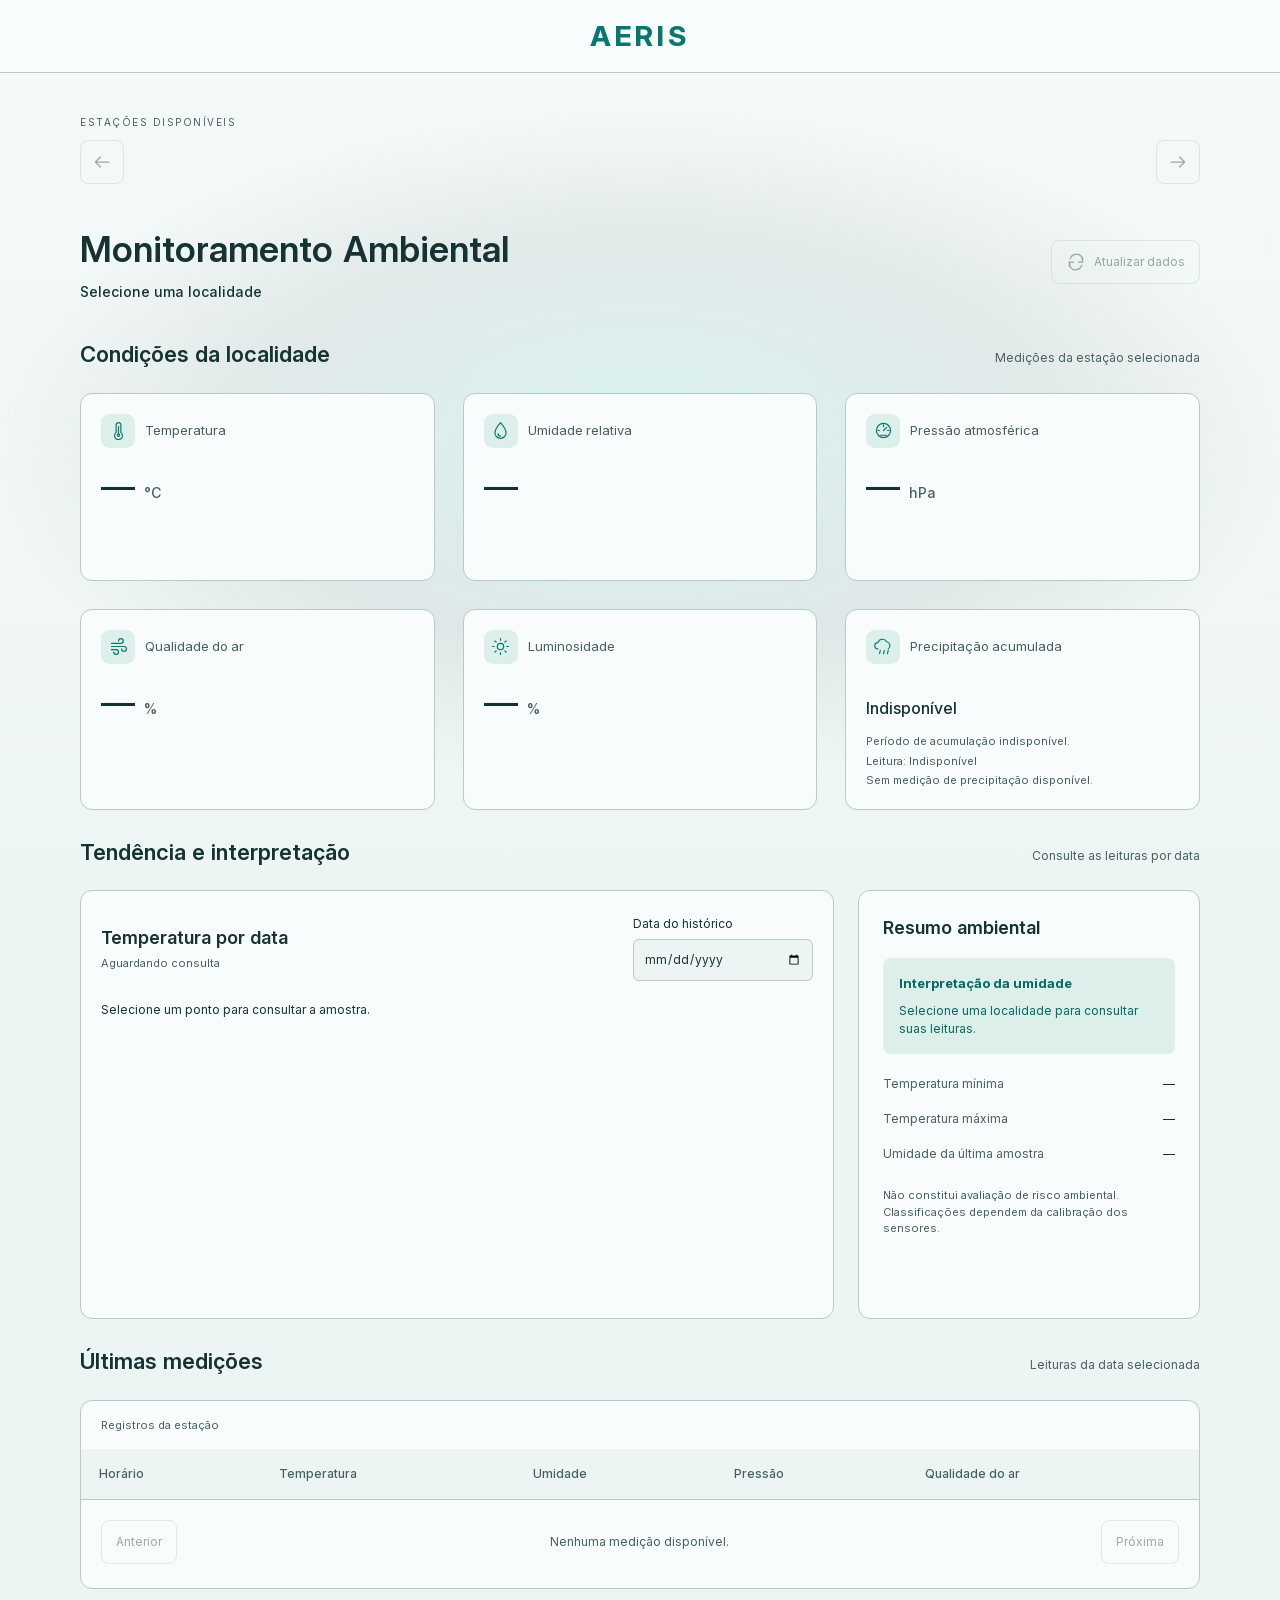
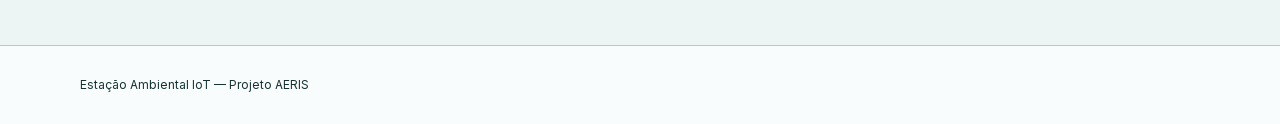
==== commit a5d5186f: "Feat: Carrosel Dinâmico" ====
--- a/frontend/HTML/dashboard.html
+++ b/frontend/HTML/dashboard.html
@@ -5,9 +5,9 @@
   <meta name="viewport" content="width=device-width, initial-scale=1">
   <meta name="description" content="Dashboards por localidade da Estação Ambiental IoT.">
   <title>Dashboards — Estação Ambiental IoT</title>
-  <link rel="stylesheet" href="../CSS/painel.css?v=20261105v">
-  <link rel="stylesheet" href="../CSS/dashboard.css?v=20261107b">
-  <script type="module" src="../JAVA%20SCRIPT/dashboard.js?v=20261107c"></script>
+  <link rel="stylesheet" href="../CSS/painel.css?v=20261108h">
+  <link rel="stylesheet" href="../CSS/dashboard.css?v=20261108h">
+  <script type="module" src="../JAVA%20SCRIPT/dashboard.js?v=20261108e"></script>
 </head>
 <body class="pagina-dashboard">
   <a class="pular-conteudo" href="#conteudo-dashboard">Ir para o dashboard</a>
@@ -19,7 +19,7 @@
   </header>
   <main id="conteudo-dashboard" class="container dashboard-container">
     <div class="seletor-locais">
-      <span class="rotulo-locais" id="rotulo-locais">LOCALIDADE</span>
+      <span class="rotulo-locais" id="rotulo-locais">ESTAÇÕES DISPONÍVEIS</span>
       <div class="navegador-locais">
         <button class="botao-contorno trocar-local" id="local-anterior" type="button"
           aria-label="Localidade anterior" aria-controls="dashboard" disabled><svg class="icone" aria-hidden="true" focusable="false"><use href="../ASSETS/icones-dashboard.svg#arrow-left"></use></svg></button>
@@ -48,21 +48,25 @@
         <div class="titulo-secao"><h2 id="titulo-condicoes">Condições da localidade</h2>
           <p>Medições da estação selecionada</p></div>
         <dl class="indicadores indicadores-dashboard">
-          <div class="metrica">
+          <div class="metrica" data-campo="temperatura">
             <dt><span class="icone-metrica"><svg aria-hidden="true"><use href="../ASSETS/icones-dashboard.svg#temperature"></use></svg></span>Temperatura</dt>
             <dd class="medida"><span id="metrica-temperatura">—</span> <span class="unidade">°C</span></dd>
+            <dd class="dica-medicao" hidden></dd>
           </div>
-          <div class="metrica">
+          <div class="metrica" data-campo="umidade">
             <dt><span class="icone-metrica"><svg aria-hidden="true"><use href="../ASSETS/icones-dashboard.svg#humidity"></use></svg></span>Umidade relativa</dt>
             <dd class="medida"><span id="metrica-umidade">—</span> <span id="unidade-umidade" class="unidade"></span></dd>
+            <dd class="dica-medicao" hidden></dd>
+            <dd class="aviso-medicao" hidden></dd>
           </div>
           <div class="metrica">
             <dt><span class="icone-metrica"><svg aria-hidden="true"><use href="../ASSETS/icones-dashboard.svg#pressure"></use></svg></span>Pressão atmosférica</dt>
             <dd class="medida"><span id="metrica-pressao">—</span> <span class="unidade">hPa</span></dd>
           </div>
-          <div class="metrica">
+          <div class="metrica" data-campo="qualidade-ar">
             <dt><span class="icone-metrica"><svg aria-hidden="true"><use href="../ASSETS/icones-dashboard.svg#air"></use></svg></span>Qualidade do ar</dt>
             <dd class="medida"><span id="metrica-ar">—</span> <span class="unidade">%</span></dd>
+            <dd class="aviso-medicao" hidden></dd>
           </div>
           <div class="metrica">
             <dt><span class="icone-metrica"><svg aria-hidden="true"><use href="../ASSETS/icones-dashboard.svg#light"></use></svg></span>Luminosidade</dt>
--- a/frontend/CSS/painel.css
+++ b/frontend/CSS/painel.css
@@ -93,10 +93,12 @@
   transform: scale(.92); opacity: .75;
   transition: transform 320ms ease, opacity 320ms ease, border-color 320ms ease;
 }
-.localidade.selecionada article { transform: scale(1); opacity: 1; border-color: var(--destaque);
-  box-shadow: inset 0 0 0 1px var(--destaque); }
+.localidade.selecionada article { transform: scale(1); opacity: 1; border-color: var(--borda);
+  box-shadow: none; }
 .localidade article { cursor: pointer; }
 .localidade:focus-within article, .localidade:hover article { opacity: 1; }
+.estado-carrossel { flex: 0 0 100%; padding: 24px; text-align: center; }
+.estado-carrossel[role="alert"] { color: var(--erro, #b42318); }
 .clima {
   position: relative; isolation: isolate; overflow: hidden; border-radius: 21px 21px 0 0;
   display: flex; flex-direction: column; justify-content: space-between; gap: 16px;
@@ -115,17 +117,46 @@
 .identificacao-localidade h3 { font-size: 24px; }
 .estado { font-size: 12px; margin-top: 2px; color: var(--foto-texto); }
 .detalhes-localidade { display: flex; flex: 1; flex-direction: column; gap: 16px; padding: 20px 24px 24px; }
+.pagina-index .detalhes-localidade { gap: 36px; }
 .resumo-localidade { display: grid; grid-template-columns: repeat(2, minmax(0, 1fr)); gap: 10px; }
 .resumo-localidade div { min-width: 0; background: var(--superficie-interna); border-radius: 8px; padding: 8px 10px; }
+.resumo-localidade [data-severidade], .indicadores-dashboard .metrica[data-severidade] {
+  background: light-dark(#fff4cc, #463a18);
+  box-shadow: inset 0 0 0 1px light-dark(#d19b16, #d8ae45);
+}
+.resumo-localidade [data-severidade="Crítico"], .resumo-localidade [data-severidade="Emergência"],
+.indicadores-dashboard .metrica[data-severidade="Crítico"],
+.indicadores-dashboard .metrica[data-severidade="Emergência"] {
+  background: light-dark(#fde8e8, #3c1f29);
+  box-shadow: inset 0 0 0 1px light-dark(#c33b3b, #b85b65);
+}
+.aviso-medicao { color: light-dark(#725000, #ffe6a3); font-size: 10px; font-weight: 600; }
+.resumo-localidade [data-severidade="Crítico"] .aviso-medicao,
+.resumo-localidade [data-severidade="Emergência"] .aviso-medicao,
+.indicadores-dashboard .metrica[data-severidade="Crítico"] .aviso-medicao,
+.indicadores-dashboard .metrica[data-severidade="Emergência"] .aviso-medicao {
+  color: light-dark(#8f2020, #ffd1d1);
+}
 .resumo-localidade dt { font-size: 11px; color: var(--secundario); overflow-wrap: anywhere; }
+.resumo-localidade dt .icone { width: 14px; height: 14px; margin-right: 4px; vertical-align: -3px; }
 .resumo-localidade dd { font-size: 14px; overflow-wrap: anywhere; }
+.resumo-localidade .aviso-medicao { font-size: 10px; }
+.pagina-index .resumo-localidade .aviso-medicao { font-size: 10px; line-height: 1.35; }
+.resumo-localidade [data-campo="qualidade-ar"] .aviso-medicao { font-size: 10px; }
+.condicoes-cartao [data-situacao] { min-height: 1.25em; }
+.condicoes-cartao [data-situacao][data-estado="offline"],
+.condicoes-cartao [data-situacao][data-estado="error"] { color: #ffd1d1; }
+.condicoes-cartao [data-situacao][data-estado="stale"] { color: #ffe6a3; }
+.origem-medicao[data-horario] { margin-top: auto; font-size: 11px; color: var(--secundario); }
+.indicadores-dashboard [data-campo="umidade"] .aviso-medicao { font-size: 20px; }
+.indicadores-dashboard [data-campo="qualidade-ar"] .aviso-medicao { font-size: 20px; }
 @media (max-width: 360px) {
   .resumo-localidade { grid-template-columns: minmax(0, 1fr); }
 }
 .selecionar { display: flex; align-items: center; justify-content: center; gap: 4px; width: 100%; min-height: 44px;
-  border: 1px solid var(--borda); border-radius: 8px; background: var(--superficie);
-  padding: 8px; font-size: 12px; margin-top: auto; }
-.selecionada .selecionar { background: var(--destaque); color: var(--sobre-destaque); border-color: var(--destaque); font-weight: 650; }
+  border: 1px solid var(--borda); border-radius: 8px; background: transparent; color: var(--texto);
+  padding: 10px 14px; font: inherit; font-size: 12px; margin-top: auto; cursor: pointer; }
+.pagina-index .selecionar { margin-top: 8px; }
 .selecionar:hover { border-color: var(--destaque); }
 .lista-localidades.sem-transicao, .lista-localidades.sem-transicao * { transition: none; }
 .seta { position: absolute; top: 50%; transform: translateY(-50%); z-index: 2; width: 48px; height: 48px;
--- a/frontend/CSS/dashboard.css
+++ b/frontend/CSS/dashboard.css
@@ -39,6 +39,15 @@
   stroke-linecap: round; stroke-linejoin: round; }
 .indicadores-dashboard .medida { font-size: 34px; line-height: 1.2; font-weight: 500; }
 .indicadores-dashboard .unidade { font-size: 14px; color: var(--secundario); }
+.indicadores-dashboard .dica-medicao {
+  margin-top: 8px;
+  font-size: 12px;
+  font-weight: 450;
+  line-height: 1.4;
+}
+.indicadores-dashboard .dica-medicao[data-tom="quente"] { color: light-dark(#9a4b08, #ffc078); }
+.indicadores-dashboard .dica-medicao[data-tom="frio"] { color: light-dark(#17618f, #8ccfff); }
+.indicadores-dashboard .dica-medicao[data-tom="neutro"] { color: var(--secundario); }
 .pagina-dashboard #historico, #medicoes { margin-top: 28px; }
 .grade-dashboard { grid-template-columns: minmax(0, 2.2fr) minmax(0, 1fr); gap: 24px; }
 .grade-dashboard > * { min-width: 0; }
@@ -106,6 +115,7 @@
 .indicadores-dashboard { display: flex; flex-wrap: wrap; justify-content: center; }
 .indicadores-dashboard .metrica { flex: 0 1 calc((100% - 56px) / 3); min-width: 0; }
 .indicadores-dashboard .medida { overflow-wrap: anywhere; }
+.indicadores-dashboard .aviso-medicao { margin-top: 8px;}
 .medida [data-indisponivel] { font-size: 16px; }
 .filtro-data { display: grid; gap: 6px; font-size: 12px; }
 .filtro-data input { background: var(--fundo); color: var(--texto); border: 1px solid var(--borda);
